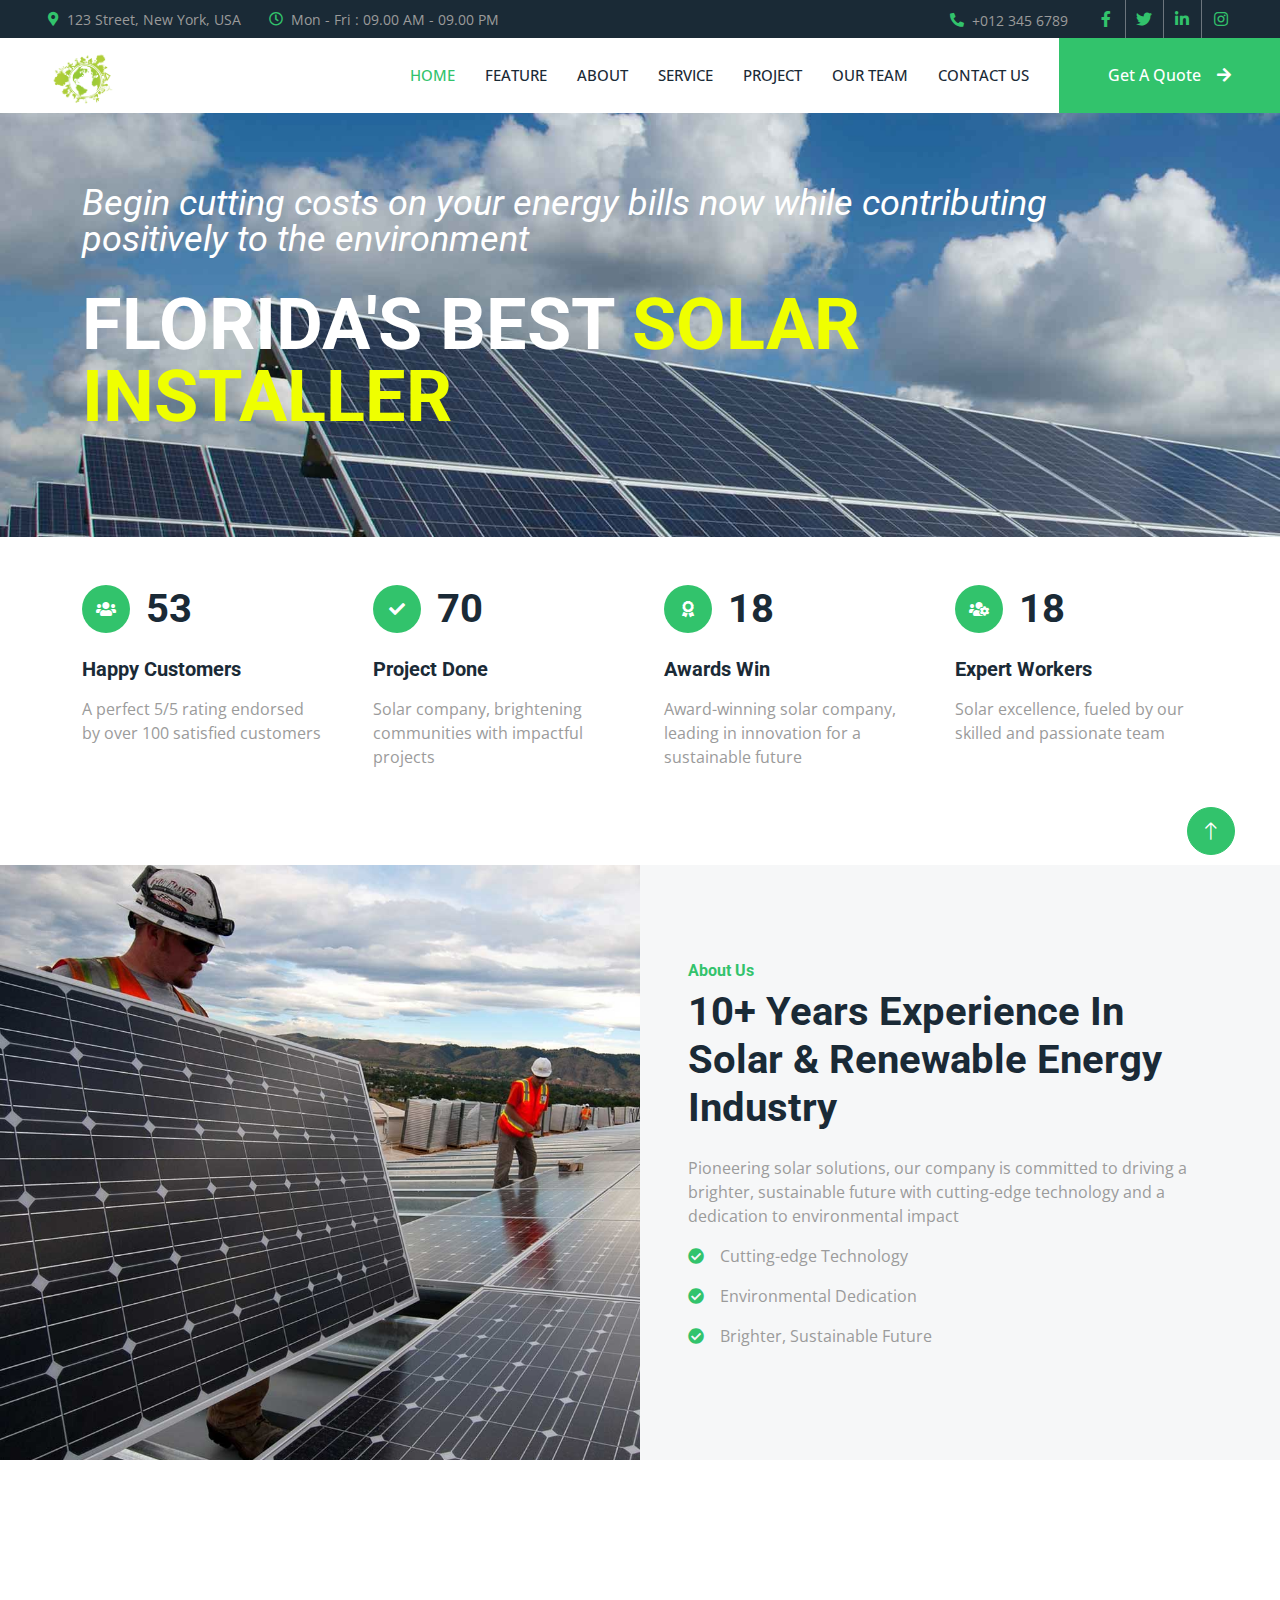
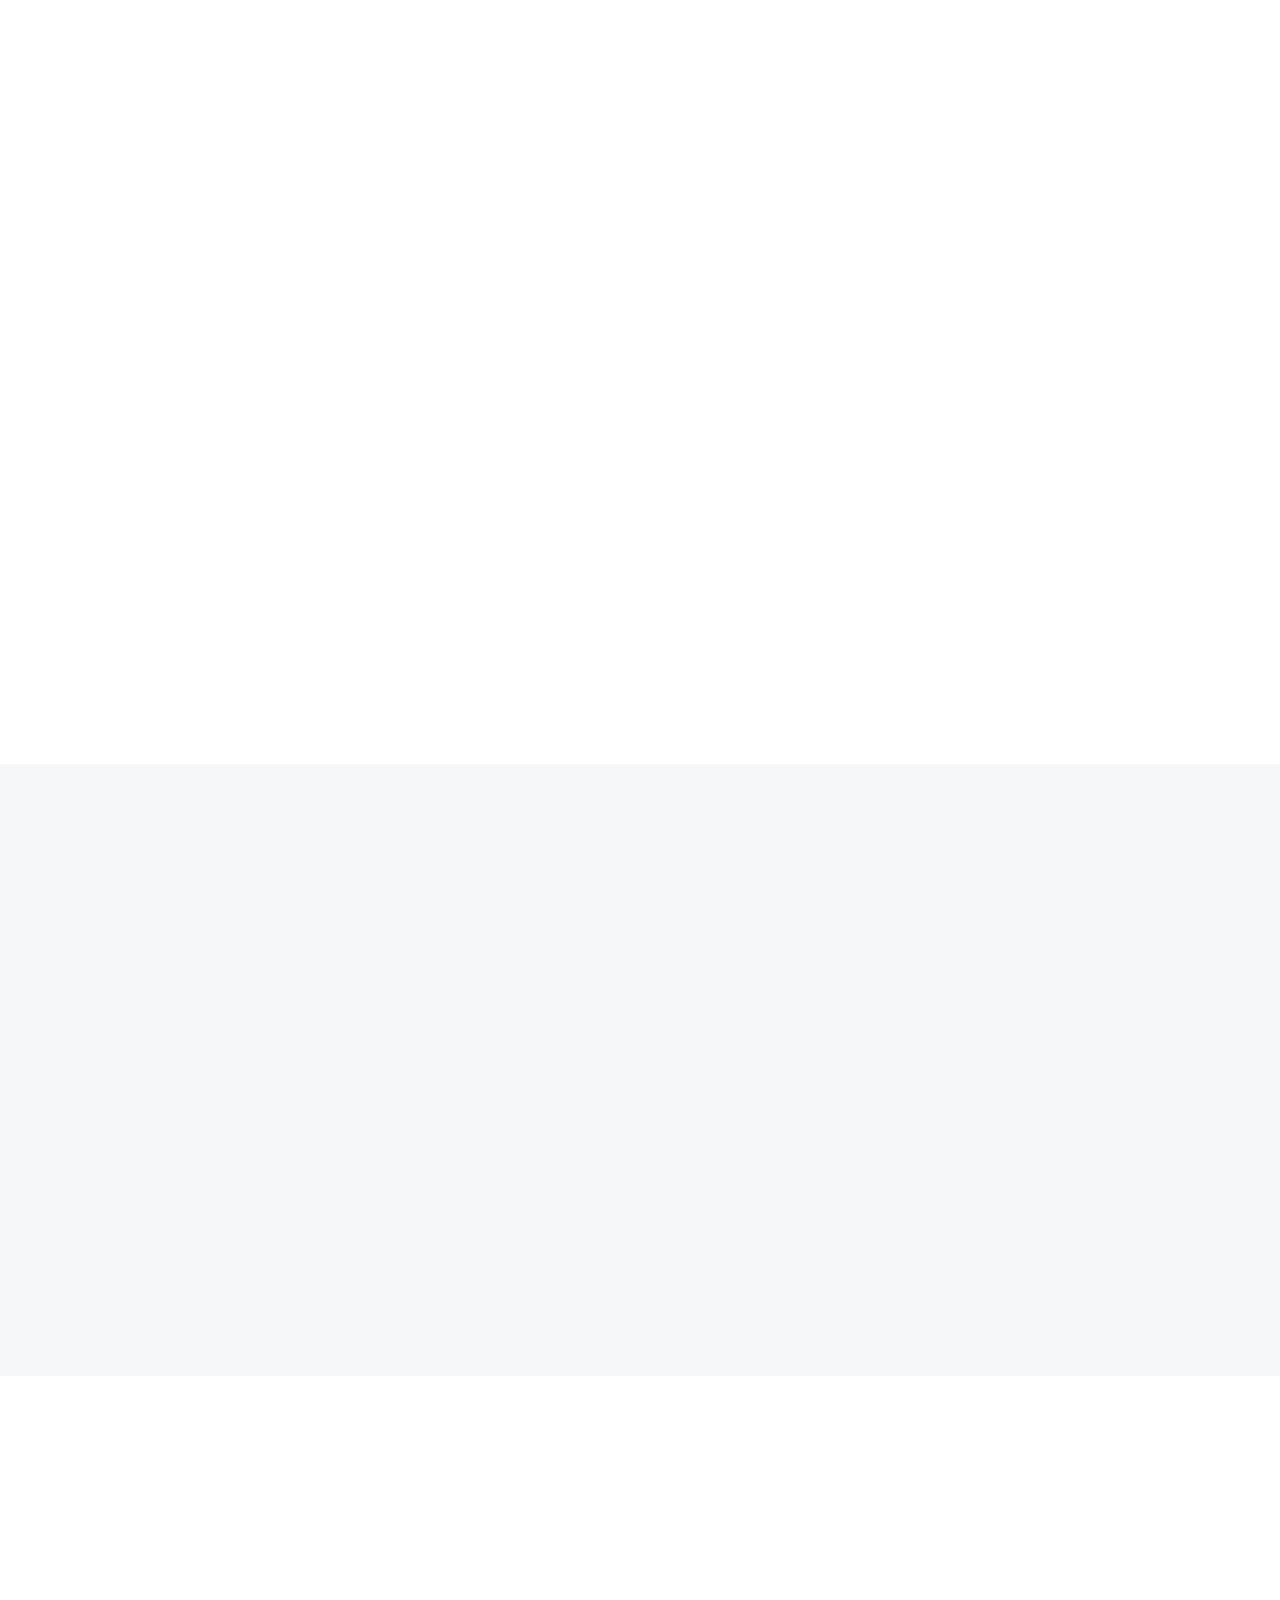
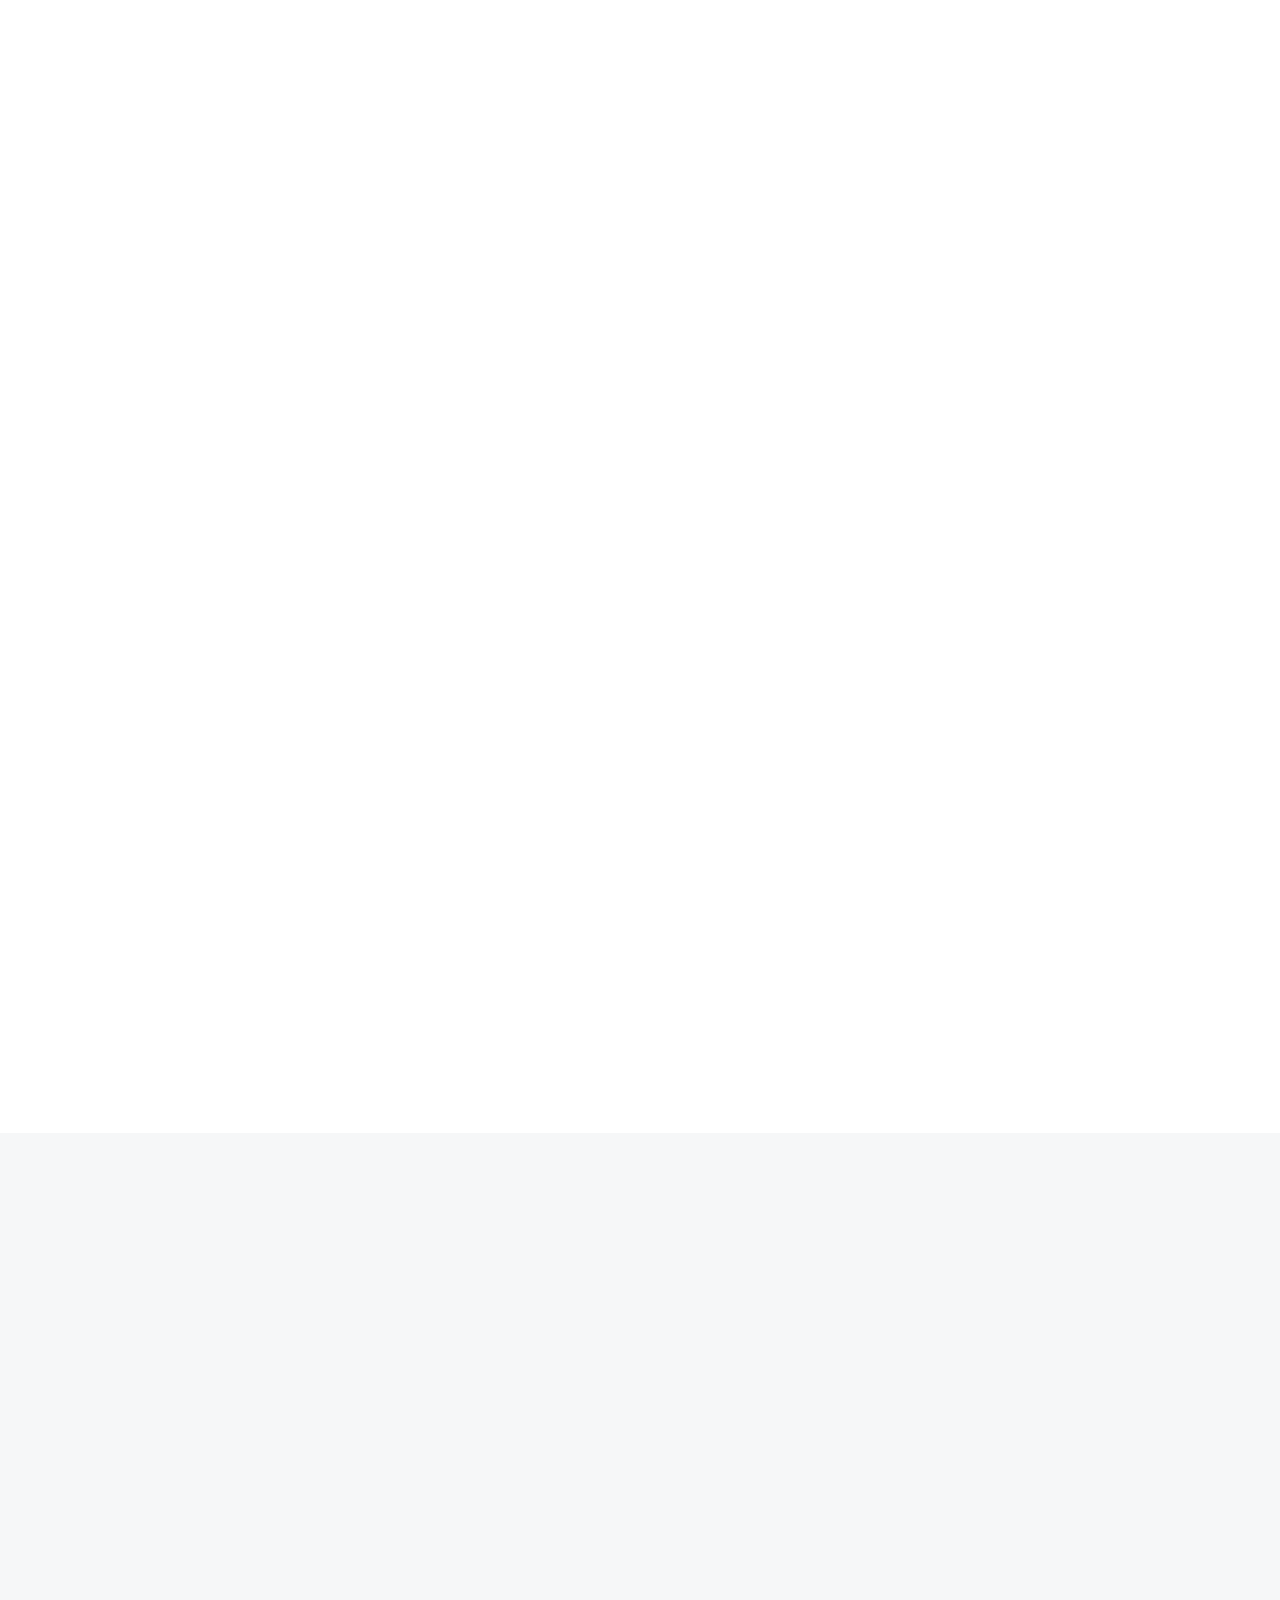
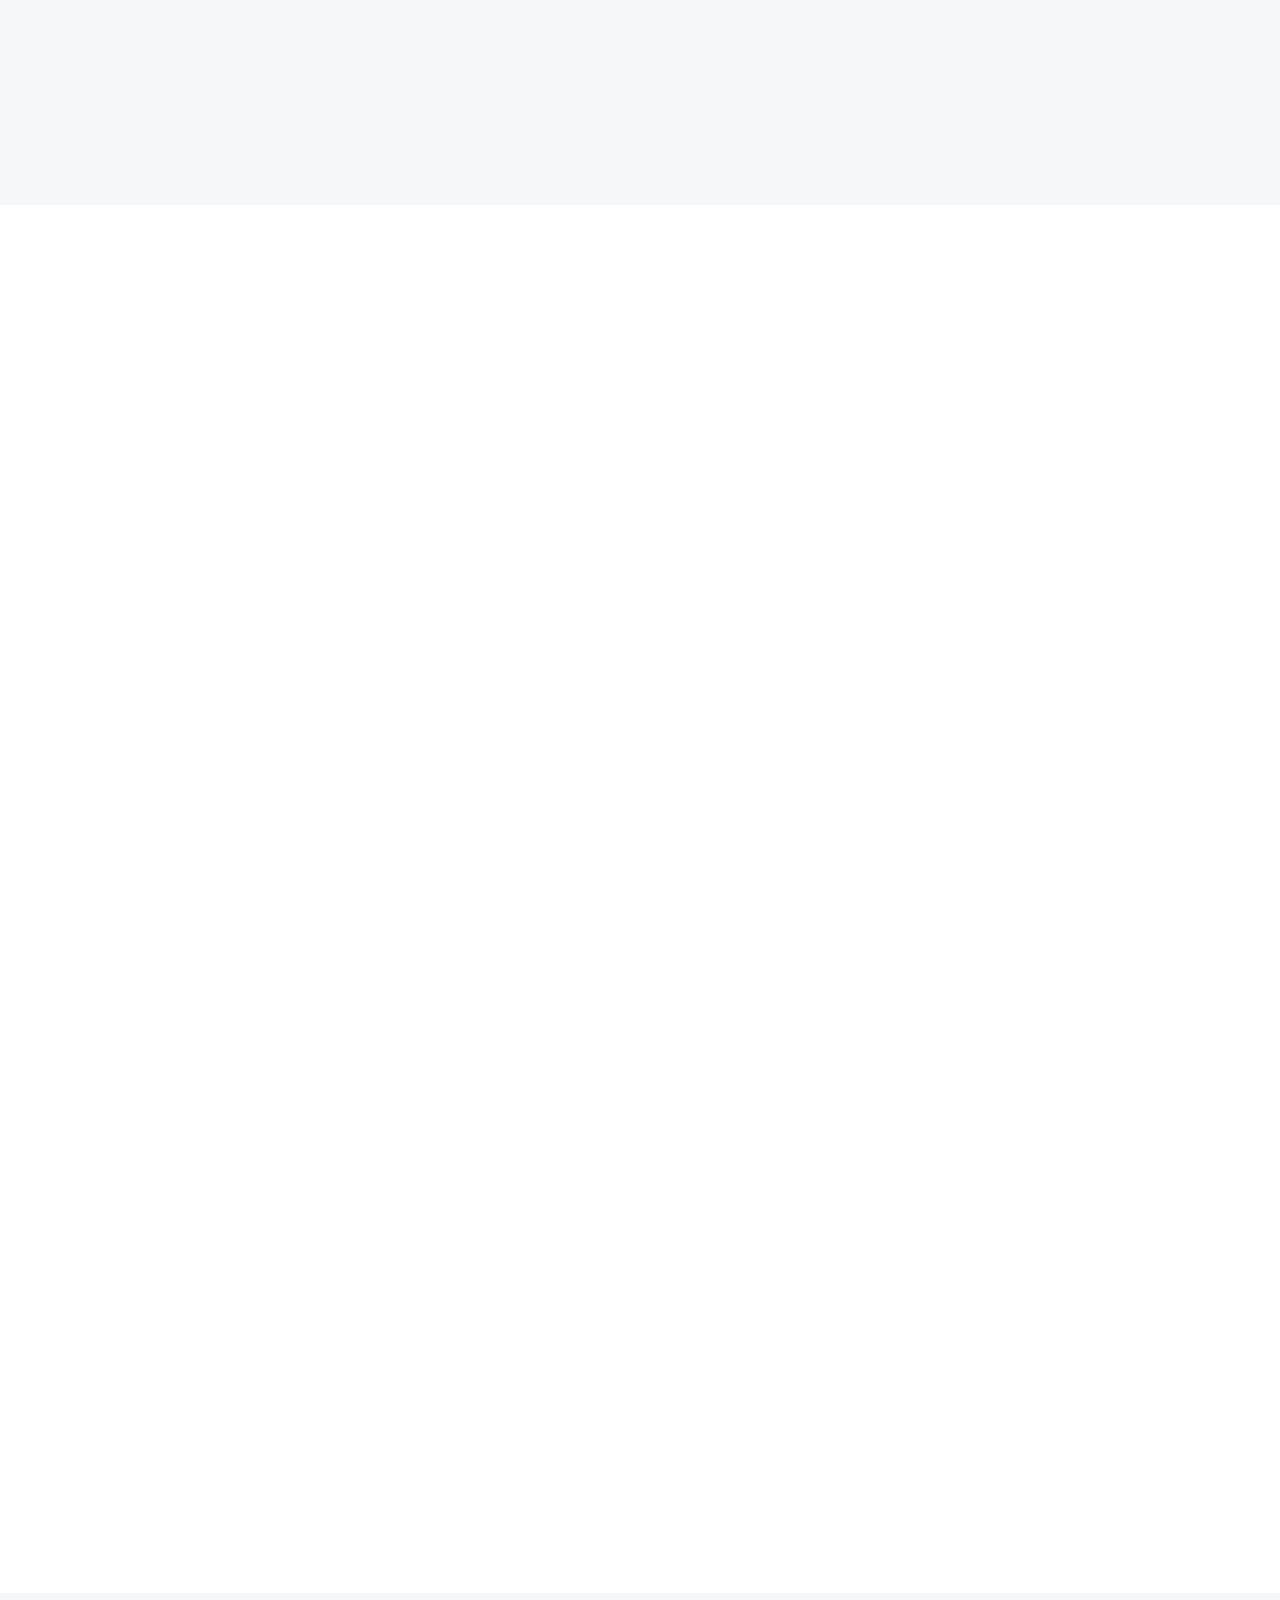
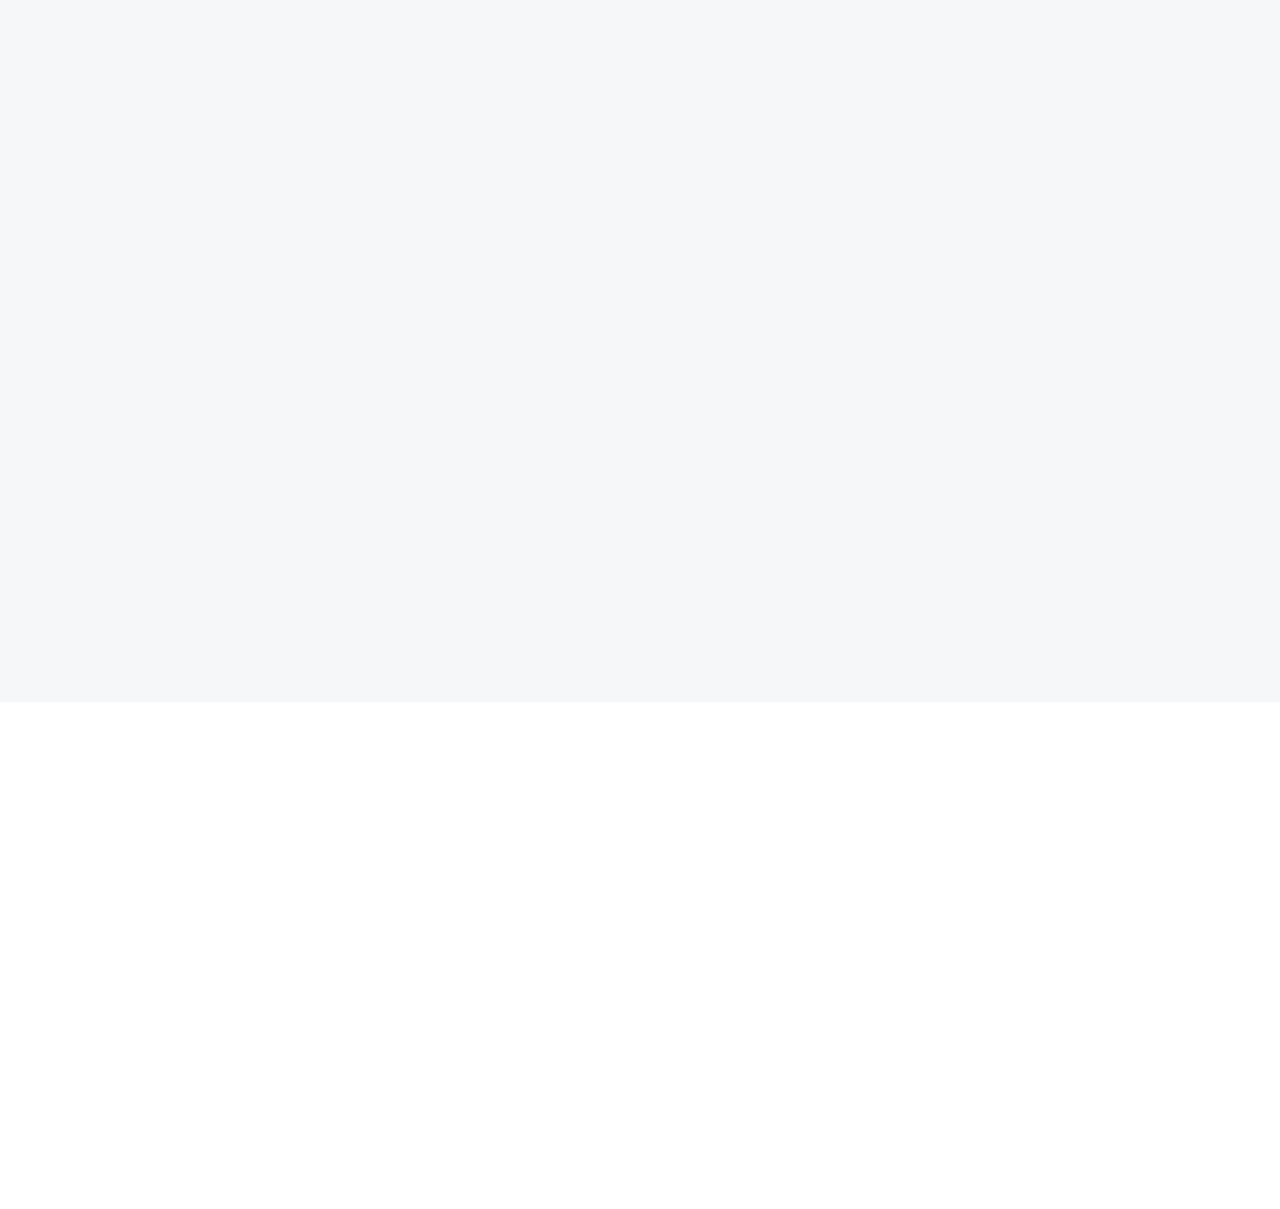
==== index.html @ 63097702 "first commit" ====
<!DOCTYPE html>
<html lang="en">

<head>
 <meta charset="utf-8">
 <title>Solar Company</title>
 <meta content="width=device-width, initial-scale=1.0" name="viewport">
 <meta content="" name="keywords">
 <meta content="" name="description">

 <!-- Favicon -->
 <link href="img/logo.png" rel="icon">

 <!-- Google Web Fonts -->
 <link rel="preconnect" href="https://fonts.googleapis.com">
 <link rel="preconnect" href="https://fonts.gstatic.com" crossorigin>
 <link
  href="https://fonts.googleapis.com/css2?family=Open+Sans:wght@400;500&family=Roboto:wght@500;700;900&display=swap"
  rel="stylesheet">

 <!-- Icon Font Stylesheet -->
 <link href="https://cdnjs.cloudflare.com/ajax/libs/font-awesome/5.10.0/css/all.min.css" rel="stylesheet">
 <link href="https://cdn.jsdelivr.net/npm/bootstrap-icons@1.4.1/font/bootstrap-icons.css" rel="stylesheet">

 <!-- Libraries Stylesheet -->
 <link href="lib/animate/animate.min.css" rel="stylesheet">
 <link href="lib/owlcarousel/assets/owl.carousel.min.css" rel="stylesheet">
 <link href="lib/lightbox/css/lightbox.min.css" rel="stylesheet">

 <!-- Customized Bootstrap Stylesheet -->
 <link href="css/bootstrap.min.css" rel="stylesheet">

 <!-- Template Stylesheet -->
 <link href="css/style.css" rel="stylesheet">
</head>

<body>
 <!-- Spinner Start -->
 <div id="spinner"
  class="show bg-white position-fixed translate-middle w-100 vh-100 top-50 start-50 d-flex align-items-center justify-content-center">
  <div class="spinner-border text-primary" style="width: 3rem; height: 3rem;" role="status">
   <span class="sr-only">Loading...</span>
  </div>
 </div>
 <!-- Spinner End -->


 <!-- Topbar Start -->
 <div id="home" class="container-fluid bg-dark p-0">
  <div class="row gx-0 d-none d-lg-flex">
   <div class="col-lg-7 px-5 text-start">
    <div class="h-100 d-inline-flex align-items-center me-4">
     <small class="fa fa-map-marker-alt text-primary me-2"></small>
     <small>123 Street, New York, USA</small>
    </div>
    <div class="h-100 d-inline-flex align-items-center">
     <small class="far fa-clock text-primary me-2"></small>
     <small>Mon - Fri : 09.00 AM - 09.00 PM</small>
    </div>
   </div>
   <div class="col-lg-5 px-5 text-end">
    <div class="h-100 d-inline-flex align-items-center me-4">
     <small class="fa fa-phone-alt text-primary me-2"></small>
     <small>+012 345 6789</small>
    </div>
    <div class="h-100 d-inline-flex align-items-center mx-n2">
     <a class="btn btn-square btn-link rounded-0 border-0 border-end border-secondary" href=""><i
       class="fab fa-facebook-f"></i></a>
     <a class="btn btn-square btn-link rounded-0 border-0 border-end border-secondary" href=""><i
       class="fab fa-twitter"></i></a>
     <a class="btn btn-square btn-link rounded-0 border-0 border-end border-secondary" href=""><i
       class="fab fa-linkedin-in"></i></a>
     <a class="btn btn-square btn-link rounded-0" href=""><i class="fab fa-instagram"></i></a>
    </div>
   </div>
  </div>
 </div>
 <!-- Topbar End -->


 <!-- Navbar Start -->
 <nav class="navbar navbar-expand-lg bg-white navbar-light sticky-top p-0">
  <a href="index.html" class="navbar-brand d-flex align-items-center px-4 px-lg-5">
   <h2 class="m-0 text-primary"><img src="img/logo.png" width="75px" alt=""></h2>
  </a>
  <button type="button" class="navbar-toggler me-4" data-bs-toggle="collapse" data-bs-target="#navbarCollapse">
   <span class="navbar-toggler-icon"></span>
  </button>
  <div class="collapse navbar-collapse" id="navbarCollapse">
   <div class="navbar-nav ms-auto p-4 p-lg-0">
    <a href="#home" class="nav-item nav-link active">Home</a>
    <a href="#feature" class="nav-item nav-link">Feature</a>
    <a href="#about" class="nav-item nav-link">About</a>
    <a href="#service" class="nav-item nav-link">Service</a>
    <a href="#project" class="nav-item nav-link">Project</a>
    <a href="#team" class="nav-item nav-link">Our Team</a>
    <a href="#contact" class="nav-item nav-link">Contact US</a>
    <!-- <div class="nav-item dropdown">
     <a href="#" class="nav-link dropdown-toggle" data-bs-toggle="dropdown">Pages</a>
     <div class="dropdown-menu bg-light m-0">
      <a href="feature.html" class="dropdown-item">Feature</a>
      <a href="quote.html" class="dropdown-item">Free Quote</a>
      <a href="team.html" class="dropdown-item">Our Team</a>
      <a href="testimonial.html" class="dropdown-item">Testimonial</a>
      <a href="404.html" class="dropdown-item">404 Page</a>
     </div>
    </div> -->
    <!-- <a href="contact.html" class="nav-item nav-link">Contact</a> -->
   </div>
   <a href="#quote" class="btn btn-primary rounded-0 py-4 px-lg-5 d-none d-lg-block">Get A Quote<i
     class="fa fa-arrow-right ms-3"></i></a>
  </div>
 </nav>
 <!-- Navbar End -->

 <!-- Carousel Start -->
 <header class="masthead">
  <div class="container">
   <div class="masthead-subheading">Begin cutting costs on your energy bills now while contributing
    positively to the environment</div>
   <div class="masthead-heading text-uppercase">Florida'S BEST <span style="color: #efff00;">SOLAR
     INSTALLER</span></div>
  </div>
 </header>
 <!-- <div class="container-fluid p-0 pb-5">
  <div class="owl-carousel-item position-relative" data-dot="<img src='img/carousel-2.jpg'>">
   <img class="img-fluid" src="img/carousel-2.jpg">
   <div class="owl-carousel-inner">
    <div class="container">
     <div class="row justify-content-start">
      <div class="col-10 col-lg-8">
       <h1 class="display-2 text-white animated slideInDown">Florida'S BEST <span style="color: #efff00;">SOLAR
         INSTALLER</span></h1>
       <p class="fs-5 fw-medium text-white">Begin cutting costs on your energy bills now while contributing
        positively to the environment</p>
       <p>
        <span style="font-size:300%;color:yellow;">&starf;</span>
        <span style="font-size:300%;color:yellow;">&starf;</span>
        <span style="font-size:300%;color:yellow;">&starf;</span>
        <span style="font-size:300%;color:yellow;">&starf;</span>
        <span style="font-size:300%;color:yellow;">&starf;</span>
       </p>
       <p class="fs-5 fw-medium text-white mb-4 pb-3">A perfect 5/5 rating endorsed by over 100 satisfied customers</p>
      </div>
     </div>
    </div>
   </div>
  </div>
 </div> -->
 <!-- Carousel End -->

 <!-- Feature Start -->
 <div id="feature" class="container-xxl py-5">
  <div class="container">
   <div class="row g-5">
    <div class="col-md-6 col-lg-3 wow fadeIn" data-wow-delay="0.1s">
     <div class="d-flex align-items-center mb-4 justify-content-center justify-content-md-start">
      <div class="btn-lg-square bg-primary rounded-circle me-3">
       <i class="fa fa-users text-white"></i>
      </div>
      <h1 class="mb-0" data-toggle="counter-up">150</h1>
     </div>
     <h5 class="mb-3 text-md-start text-center">Happy Customers</h5>
     <span class="d-flex text-md-start text-center">
      A perfect 5/5 rating endorsed by over 100 satisfied customers
     </span>
    </div>
    <div class="col-md-6 col-lg-3 wow fadeIn" data-wow-delay="0.3s">
     <div class="d-flex align-items-center mb-4 justify-content-center justify-content-md-start">
      <div class="btn-lg-square bg-primary rounded-circle me-3">
       <i class="fa fa-check text-white"></i>
      </div>
      <h1 class="mb-0" data-toggle="counter-up">200</h1>
     </div>
     <h5 class="mb-3 text-md-start text-center">Project Done</h5>
     <span class="d-flex text-md-start text-center">Solar company, brightening communities with impactful
      projects</span>
    </div>
    <div class="col-md-6 col-lg-3 wow fadeIn" data-wow-delay="0.5s">
     <div class="d-flex align-items-center mb-4 justify-content-center justify-content-md-start">
      <div class="btn-lg-square bg-primary rounded-circle me-3">
       <i class="fa fa-award text-white"></i>
      </div>
      <h1 class="mb-0" data-toggle="counter-up">50</h1>
     </div>
     <h5 class="mb-3 text-md-start text-center">Awards Win</h5>
     <span class="d-flex text-md-start text-center">Award-winning solar company, leading in innovation for a sustainable
      future</span>
    </div>
    <div class="col-md-6 col-lg-3 wow fadeIn" data-wow-delay="0.7s">
     <div class="d-flex align-items-center mb-4 justify-content-center justify-content-md-start">
      <div class="btn-lg-square bg-primary rounded-circle me-3">
       <i class="fa fa-users-cog text-white"></i>
      </div>
      <h1 class="mb-0" data-toggle="counter-up">50</h1>
     </div>
     <h5 class="mb-3 text-md-start text-center">Expert Workers</h5>
     <span class="d-flex text-md-start text-center">Solar excellence, fueled by our skilled and passionate team</span>
    </div>
   </div>
  </div>
 </div>
 <!-- Feature Start -->

 <!-- About Start -->
 <div id="about" class="container-fluid bg-light overflow-hidden my-5 px-lg-0">
  <div class="container about px-lg-0">
   <div class="row g-0 mx-lg-0">
    <div class="col-lg-6 ps-lg-0 wow fadeIn" data-wow-delay="0.1s" style="min-height: 400px;">
     <div class="position-relative h-100">
      <img class="position-absolute img-fluid w-100 h-100" src="img/about.jpg" style="object-fit: cover;" alt="">
     </div>
    </div>
    <div class="col-lg-6 about-text py-5 wow fadeIn" data-wow-delay="0.5s">
     <div class="p-lg-5 pe-lg-0">
      <h6 class="text-primary">About Us</h6>
      <h1 class="mb-4">10+ Years Experience In Solar & Renewable Energy Industry</h1>
      <p>Pioneering solar solutions, our company is committed to driving a brighter, sustainable future with
       cutting-edge technology and a dedication to environmental impact</p>
      <p><i class="fa fa-check-circle text-primary me-3"></i>Cutting-edge Technology</p>
      <p><i class="fa fa-check-circle text-primary me-3"></i>Environmental Dedication</p>
      <p><i class="fa fa-check-circle text-primary me-3"></i>Brighter, Sustainable Future</p>
      <!-- <a href="about.html" class="btn btn-primary rounded-pill py-3 px-5 mt-3">Explore More</a> -->
     </div>
    </div>
   </div>
  </div>
 </div>
 <!-- About End -->

 <!-- Service Start -->
 <div id="service" class="container-xxl py-5">
  <div class="container">
   <div class="text-center mx-auto mb-5 wow fadeInUp" data-wow-delay="0.1s" style="max-width: 600px;">
    <h6 class="text-primary">Our Services</h6>
    <h1 class="mb-4">We Are Pioneers In The World Of Renewable Energy</h1>
   </div>
   <div class="row g-4">
    <div class="col-md-6 col-lg-4 wow fadeInUp" data-wow-delay="0.1s">
     <div class="service-item rounded overflow-hidden">
      <img class="img-fluid" src="img/img-600x400-1.jpg" alt="">
      <div class="position-relative p-4 pt-0">
       <div class="service-icon">
        <i class="fa fa-solar-panel fa-3x"></i>
       </div>
       <h4 class="mb-3">Solar Panels</h4>
       <p>Providing top-notch solar panel services, our company ensures seamless installation, maintenance, and
        optimization for a sustainable and efficient energy solution</p>
       <!-- <a class="small fw-medium" href="">Read More<i class="fa fa-arrow-right ms-2"></i></a> -->
      </div>
     </div>
    </div>
    <div class="col-md-6 col-lg-4 wow fadeInUp" data-wow-delay="0.3s">
     <div class="service-item rounded overflow-hidden">
      <img class="img-fluid" src="img/batteries.jpg" alt="">
      <div class="position-relative p-4 pt-0">
       <div class="service-icon">
        <!-- <i class="fa fa-wind fa-3x"></i> -->
        <i class="fas fa-car-battery fa-3x"></i>
       </div>
       <h4 class="mb-3">Batteries</h4>
       <p>Elevating energy independence, our solar company delivers comprehensive services for solar panel batteries,
        ensuring reliable storage and optimized performance for uninterrupted power supply</p>
       <!-- <a class="small fw-medium" href="">Read More<i class="fa fa-arrow-right ms-2"></i></a> -->
      </div>
     </div>
    </div>
    <div class="col-md-6 col-lg-4 wow fadeInUp" data-wow-delay="0.5s">
     <div class="service-item rounded overflow-hidden">
      <img class="img-fluid" src="img/off-grid.jpg" alt="">
      <div class="position-relative p-4 pt-0">
       <div class="service-icon">
        <!-- <i class="fa fa-lightbulb fa-3x"></i> -->
        <i class="fas fa-th fa-3x"></i>
       </div>
       <h4 class="mb-3">Off-grid</h4>
       <p>Empowering off-grid living, our solar company specializes in designing and implementing tailored off-grid
        solar solutions, providing sustainable and independent energy sources for remote locations and eco-friendly
        living</p>
       <!-- <a class="small fw-medium" href="">Read More<i class="fa fa-arrow-right ms-2"></i></a> -->
      </div>
     </div>
    </div>
   </div>
  </div>
 </div>
 <!-- Service End -->

 <!-- Feature Start -->
 <div class="container-fluid bg-light overflow-hidden my-5 px-lg-0">
  <div class="container feature px-lg-0">
   <div class="row g-0 mx-lg-0">
    <div class="col-lg-6 feature-text py-5 wow fadeIn" data-wow-delay="0.1s">
     <div class="p-lg-5 ps-lg-0">
      <h6 class="text-primary">Why Choose Us!</h6>
      <h1 class="mb-4">Complete Commercial & Residential Solar Systems</h1>
      <p class="mb-4 pb-2">Choose us for unparalleled expertise, where our dedicated team blends cutting-edge technology
       with eco-friendly solutions to deliver customized solar systems. We prioritize your energy needs, ensuring a
       seamless transition to sustainable power with top-notch service and innovation</p>
      <div class="row g-4">
       <div class="col-md-6 col-sm-6 col-12">
        <div class="d-flex align-items-center">
         <div class="btn-lg-square bg-primary rounded-circle">
          <i class="fa fa-check text-white"></i>
         </div>
         <div class="ms-4">
          <p class="mb-0">Quality</p>
          <h5 class="mb-0">Services</h5>
         </div>
        </div>
       </div>
       <div class="col-md-6 col-sm-6 col-12">
        <div class="d-flex align-items-center">
         <div class="btn-lg-square bg-primary rounded-circle">
          <i class="fa fa-user-check text-white"></i>
         </div>
         <div class="ms-4">
          <p class="mb-0">Expert</p>
          <h5 class="mb-0">Workers</h5>
         </div>
        </div>
       </div>
       <div class="col-md-6 col-sm-6 col-12">
        <div class="d-flex align-items-center">
         <div class="btn-lg-square bg-primary rounded-circle">
          <i class="fa fa-drafting-compass text-white"></i>
         </div>
         <div class="ms-4">
          <p class="mb-0">Free</p>
          <h5 class="mb-0">Consultation</h5>
         </div>
        </div>
       </div>
       <div class="col-md-6 col-sm-6 col-12">
        <div class="d-flex align-items-center">
         <div class="btn-lg-square bg-primary rounded-circle">
          <i class="fa fa-headphones text-white"></i>
         </div>
         <div class="ms-4">
          <p class="mb-0">Customer</p>
          <h5 class="mb-0">Support</h5>
         </div>
        </div>
       </div>
      </div>
     </div>
    </div>
    <div class="col-lg-6 pe-lg-0 wow fadeIn" data-wow-delay="0.5s" style="min-height: 400px;">
     <div class="position-relative h-100">
      <img class="position-absolute img-fluid w-100 h-100" src="img/feature.jpg" style="object-fit: cover;" alt="">
     </div>
    </div>
   </div>
  </div>
 </div>
 <!-- Feature End -->


 <!-- Projects Start -->
 <div id="project" class="container-xxl py-5">
  <div class="container">
   <div class="text-center mx-auto mb-5 wow fadeInUp" data-wow-delay="0.1s" style="max-width: 600px;">
    <h6 class="text-primary">Our Projects</h6>
    <h1 class="mb-4">Visit Our Latest Solar And Renewable Energy Projects</h1>
   </div>
   <div class="row mt-n2 wow fadeInUp" data-wow-delay="0.3s">
    <div class="col-12 text-center">
     <ul class="list-inline mb-5" id="portfolio-flters">
      <li class="mx-2 active" data-filter="*">All</li>
      <li class="mx-2" data-filter=".first">Solar Panels</li>
      <li class="mx-2" data-filter=".second">Batteries</li>
      <li class="mx-2" data-filter=".third">Off-grid</li>
     </ul>
    </div>
   </div>
   <div class="row g-4 portfolio-container wow fadeInUp" data-wow-delay="0.5s">
    <div class="col-lg-4 col-md-6 portfolio-item first">
     <div class="portfolio-img rounded overflow-hidden">
      <img class="img-fluid" src="img/img-600x400-6.jpg" alt="">
      <div class="portfolio-btn">
       <a class="btn btn-lg-square btn-outline-light rounded-circle mx-1" href="img/img-600x400-6.jpg"
        data-lightbox="portfolio"><i class="fa fa-eye"></i></a>
       <a class="btn btn-lg-square btn-outline-light rounded-circle mx-1" href=""><i class="fa fa-link"></i></a>
      </div>
     </div>
     <div class="pt-3">
      <p class="text-primary mb-0">Solar Panels</p>
      <hr class="text-primary w-25 my-2">
      <h5 class="lh-base">Empower your world with our latest solar project, blending cutting-edge tech for efficient and
       sustainable energy solutions</h5>
     </div>
    </div>
    <div class="col-lg-4 col-md-6 portfolio-item second">
     <div class="portfolio-img rounded overflow-hidden">
      <img class="img-fluid" src="img/batteries.jpg" alt="">
      <div class="portfolio-btn">
       <a class="btn btn-lg-square btn-outline-light rounded-circle mx-1" href="img/batteries.jpg"
        data-lightbox="portfolio"><i class="fa fa-eye"></i></a>
       <a class="btn btn-lg-square btn-outline-light rounded-circle mx-1" href=""><i class="fa fa-link"></i></a>
      </div>
     </div>
     <div class="pt-3">
      <p class="text-primary mb-0">Batteries</p>
      <hr class="text-primary w-25 my-2">
      <h5 class="lh-base">Energize your future with our solar company's battery service project, optimizing energy
       storage for a reliable and sustainable power supply</h5>
     </div>
    </div>
    <div class="col-lg-4 col-md-6 portfolio-item third">
     <div class="portfolio-img rounded overflow-hidden">
      <img class="img-fluid" src="img/img-600x400-4.jpg" alt="">
      <div class="portfolio-btn">
       <a class="btn btn-lg-square btn-outline-light rounded-circle mx-1" href="img/img-600x400-4.jpg"
        data-lightbox="portfolio"><i class="fa fa-eye"></i></a>
       <a class="btn btn-lg-square btn-outline-light rounded-circle mx-1" href=""><i class="fa fa-link"></i></a>
      </div>
     </div>
     <div class="pt-3">
      <p class="text-primary mb-0">Off-grid</p>
      <hr class="text-primary w-25 my-2">
      <h5 class="lh-base">Embark on a journey to off-grid freedom with our solar company's project, providing tailored
       solutions for sustainable and self-sufficient living in remote locales</h5>
     </div>
    </div>
    <div class="col-lg-4 col-md-6 portfolio-item first">
     <div class="portfolio-img rounded overflow-hidden">
      <img class="img-fluid" src="img/img-600x400-3.jpg" alt="">
      <div class="portfolio-btn">
       <a class="btn btn-lg-square btn-outline-light rounded-circle mx-1" href="img/img-600x400-3.jpg"
        data-lightbox="portfolio"><i class="fa fa-eye"></i></a>
       <a class="btn btn-lg-square btn-outline-light rounded-circle mx-1" href=""><i class="fa fa-link"></i></a>
      </div>
     </div>
     <div class="pt-3">
      <p class="text-primary mb-0">Solar Panels</p>
      <hr class="text-primary w-25 my-2">
      <h5 class="lh-base">From rooftops to communities, our solar projects redefine energy efficiency, delivering a
       greener tomorrow with every installation</h5>
     </div>
    </div>
    <div class="col-lg-4 col-md-6 portfolio-item second">
     <div class="portfolio-img rounded overflow-hidden">
      <img class="img-fluid" src="img/batteries2.jpg" alt="">
      <div class="portfolio-btn">
       <a class="btn btn-lg-square btn-outline-light rounded-circle mx-1" href="img/batteries2.jpg"
        data-lightbox="portfolio"><i class="fa fa-eye"></i></a>
       <a class="btn btn-lg-square btn-outline-light rounded-circle mx-1" href=""><i class="fa fa-link"></i></a>
      </div>
     </div>
     <div class="pt-3">
      <p class="text-primary mb-0">Batteries</p>
      <hr class="text-primary w-25 my-2">
      <h5 class="lh-base">Revolutionizing energy independence, our battery service project ensures seamless integration,
       empowering you with efficient and uninterrupted power</h5>
     </div>
    </div>
    <div class="col-lg-4 col-md-6 portfolio-item third">
     <div class="portfolio-img rounded overflow-hidden">
      <img class="img-fluid" src="img/img-600x400-1.jpg" alt="">
      <div class="portfolio-btn">
       <a class="btn btn-lg-square btn-outline-light rounded-circle mx-1" href="img/img-600x400-1.jpg"
        data-lightbox="portfolio"><i class="fa fa-eye"></i></a>
       <a class="btn btn-lg-square btn-outline-light rounded-circle mx-1" href=""><i class="fa fa-link"></i></a>
      </div>
     </div>
     <div class="pt-3">
      <p class="text-primary mb-0">Off-grid</p>
      <hr class="text-primary w-25 my-2">
      <h5 class="lh-base">Empowering off-grid aspirations, our project pioneers sustainable living through expertly
       designed solar solutions, bringing energy independence to every corner</h5>
     </div>
    </div>
   </div>
  </div>
 </div>
 <!-- Projects End -->


 <!-- Quote Start -->
 <div id="quote" class="container-fluid bg-light overflow-hidden my-5 px-lg-0">
  <div class="container quote px-lg-0">
   <div class="row g-0 mx-lg-0">
    <div class="col-lg-6 ps-lg-0 wow fadeIn" data-wow-delay="0.1s" style="min-height: 400px;">
     <div class="position-relative h-100">
      <img class="position-absolute img-fluid w-100 h-100" src="img/quote.jpg" style="object-fit: cover;" alt="">
     </div>
    </div>
    <div class="col-lg-6 quote-text py-5 wow fadeIn" data-wow-delay="0.5s">
     <div class="p-lg-5 pe-lg-0">
      <h6 class="text-primary">Free Quote</h6>
      <h1 class="mb-4">Get A Free Quote</h1>
      <p class="mb-4 pb-2">Tempor erat elitr rebum at clita. Diam dolor diam ipsum sit. Aliqu diam amet diam et eos.
       Clita erat ipsum et lorem et sit, sed stet lorem sit clita duo justo erat amet</p>
      <form>
       <div class="row g-3">
        <div class="col-12 col-sm-6">
         <input type="text" class="form-control border-0" placeholder="Your Name" style="height: 55px;">
        </div>
        <div class="col-12 col-sm-6">
         <input type="email" class="form-control border-0" placeholder="Your Email" style="height: 55px;">
        </div>
        <div class="col-12 col-sm-6">
         <input type="text" class="form-control border-0" placeholder="Your Mobile" style="height: 55px;">
        </div>
        <div class="col-12 col-sm-6">
         <select class="form-select border-0" style="height: 55px;">
          <option selected>Select A Service</option>
          <option value="1">Solar Panels</option>
          <option value="2">Batteries</option>
          <option value="3">Off-grid</option>
         </select>
        </div>
        <div class="col-12">
         <textarea class="form-control border-0" placeholder="Special Note"></textarea>
        </div>
        <div class="col-12">
         <button class="btn btn-primary rounded-pill py-3 px-5" type="submit">Submit</button>
        </div>
       </div>
      </form>
     </div>
    </div>
   </div>
  </div>
 </div>
 <!-- Quote End -->


 <!-- Team Start -->
 <div id="team" class="container-xxl py-5">
  <div class="container">
   <div class="text-center mx-auto mb-5 wow fadeInUp" data-wow-delay="0.1s" style="max-width: 600px;">
    <h6 class="text-primary">Team Member</h6>
    <h1 class="mb-4">Experienced Team Members</h1>
   </div>
   <div class="row g-4">
    <div class="col-lg-4 col-md-6 wow fadeInUp" data-wow-delay="0.1s">
     <div class="team-item rounded overflow-hidden">
      <div class="d-flex">
       <img class="img-fluid w-75" src="img/team-1.jpg" alt="">
       <div class="team-social w-25">
        <a class="btn btn-lg-square btn-outline-primary rounded-circle mt-3" href=""><i
          class="fab fa-facebook-f"></i></a>
        <a class="btn btn-lg-square btn-outline-primary rounded-circle mt-3" href=""><i class="fab fa-twitter"></i></a>
        <a class="btn btn-lg-square btn-outline-primary rounded-circle mt-3" href=""><i
          class="fab fa-instagram"></i></a>
       </div>
      </div>
      <div class="p-4">
       <h5>Robert</h5>
       <span>Florida</span>
      </div>
     </div>
    </div>
    <div class="col-lg-4 col-md-6 wow fadeInUp" data-wow-delay="0.3s">
     <div class="team-item rounded overflow-hidden">
      <div class="d-flex">
       <img class="img-fluid w-75" src="img/team-2.jpg" alt="">
       <div class="team-social w-25">
        <a class="btn btn-lg-square btn-outline-primary rounded-circle mt-3" href=""><i
          class="fab fa-facebook-f"></i></a>
        <a class="btn btn-lg-square btn-outline-primary rounded-circle mt-3" href=""><i class="fab fa-twitter"></i></a>
        <a class="btn btn-lg-square btn-outline-primary rounded-circle mt-3" href=""><i
          class="fab fa-instagram"></i></a>
       </div>
      </div>
      <div class="p-4">
       <h5>Alex</h5>
       <span>California</span>
      </div>
     </div>
    </div>
    <div class="col-lg-4 col-md-6 wow fadeInUp" data-wow-delay="0.5s">
     <div class="team-item rounded overflow-hidden">
      <div class="d-flex">
       <img class="img-fluid w-75" src="img/team-3.jpg" alt="">
       <div class="team-social w-25">
        <a class="btn btn-lg-square btn-outline-primary rounded-circle mt-3" href=""><i
          class="fab fa-facebook-f"></i></a>
        <a class="btn btn-lg-square btn-outline-primary rounded-circle mt-3" href=""><i class="fab fa-twitter"></i></a>
        <a class="btn btn-lg-square btn-outline-primary rounded-circle mt-3" href=""><i
          class="fab fa-instagram"></i></a>
       </div>
      </div>
      <div class="p-4">
       <h5>Abraham</h5>
       <span>New York</span>
      </div>
     </div>
    </div>
   </div>
  </div>
 </div>
 <!-- Team End -->


 <!-- Testimonial Start -->
 <div class="container-xxl py-5">
  <div class="container">
   <div class="text-center mx-auto mb-5 wow fadeInUp" data-wow-delay="0.1s" style="max-width: 600px;">
    <h6 class="text-primary">Testimonial</h6>
    <h1 class="mb-4">What Our Clients Say!</h1>
   </div>
   <div class="owl-carousel testimonial-carousel wow fadeInUp" data-wow-delay="0.1s">
    <div class="testimonial-item text-center">
     <div class="testimonial-img position-relative">
      <img class="img-fluid rounded-circle mx-auto mb-5" src="img/testimonial-1.jpg">
      <div class="btn-square bg-primary rounded-circle">
       <i class="fa fa-quote-left text-white"></i>
      </div>
     </div>
     <div class="testimonial-text text-center rounded p-4">
      <p>Exceptional service! The solar panels were installed efficiently, and our energy bills have significantly
       decreased. The team was knowledgeable and courteous throughout the process</p>
      <h5 class="mb-1">Alexa</h5>
      <span class="fst-italic">Architect</span>
     </div>
    </div>
    <div class="testimonial-item text-center">
     <div class="testimonial-img position-relative">
      <img class="img-fluid rounded-circle mx-auto mb-5" src="img/testimonial-2.jpg">
      <div class="btn-square bg-primary rounded-circle">
       <i class="fa fa-quote-left text-white"></i>
      </div>
     </div>
     <div class="testimonial-text text-center rounded p-4">
      <p>Thrilled with our decision to go solar with this company. From the initial consultation to the final
       installation, everything was smooth and professional. Our home is now powered by clean energy, and we couldn't be
       happier</p>
      <h5 class="mb-1">Abraham</h5>
      <span class="fst-italic">Lawer</span>
     </div>
    </div>
    <div class="testimonial-item text-center">
     <div class="testimonial-img position-relative">
      <img class="img-fluid rounded-circle mx-auto mb-5" src="img/testimonial-3.jpg">
      <div class="btn-square bg-primary rounded-circle">
       <i class="fa fa-quote-left text-white"></i>
      </div>
     </div>
     <div class="testimonial-text text-center rounded p-4">
      <p>Highly recommend this solar company! The team was responsive, addressing all our concerns promptly. Our solar
       system is performing beyond expectations, and we appreciate the eco-friendly impact it's making on our household
       energy consumption</p>
      <h5 class="mb-1">Anthony</h5>
      <span class="fst-italic">CEO</span>
     </div>
    </div>
   </div>
  </div>
 </div>
 <!-- Testimonial End -->

 <!-- Contact Start -->
 <div id="contact" class="container-fluid bg-light overflow-hidden px-lg-0" style="margin: 6rem 0;">
  <div class="container contact px-lg-0">
   <div class="row g-0 mx-lg-0">
    <div class="col-lg-6 contact-text py-5 wow fadeIn" data-wow-delay="0.5s"
     style="visibility: visible; animation-delay: 0.5s; animation-name: fadeIn;">
     <div class="p-lg-5 ps-lg-0">
      <h6 class="text-primary">Contact Us</h6>
      <h1 class="mb-4">Feel Free To Contact Us</h1>
      <p class="mb-4">Whether you're interested in purchasing our industry data, advertising in our directory, or
       reaching out to our support team, please don't hesitate to do so. We assure you of prompt replies!</p>
      <form>
       <div class="row g-3">
        <div class="col-md-6">
         <div class="form-floating">
          <input type="text" class="form-control" id="name" placeholder="Your Name">
          <label for="name">Your Name</label>
         </div>
        </div>
        <div class="col-md-6">
         <div class="form-floating">
          <input type="email" class="form-control" id="email" placeholder="Your Email">
          <label for="email">Your Email</label>
         </div>
        </div>
        <div class="col-12">
         <div class="form-floating">
          <input type="text" class="form-control" id="subject" placeholder="Subject">
          <label for="subject">Subject</label>
         </div>
        </div>
        <div class="col-12">
         <div class="form-floating">
          <textarea class="form-control" placeholder="Leave a message here" id="message"
           style="height: 100px"></textarea>
          <label for="message">Message</label>
         </div>
        </div>
        <div class="col-12">
         <button class="btn btn-primary rounded-pill py-3 px-5" type="submit">Send Message</button>
        </div>
       </div>
      </form>
     </div>
    </div>
    <div class="col-lg-6 pe-lg-0" style="min-height: 400px;">
     <div class="position-relative h-100">
      <iframe class="position-absolute w-100 h-100" style="object-fit: cover;"
       src="https://www.google.com/maps/embed?pb=!1m18!1m12!1m3!1d3001156.4288297426!2d-78.01371936852176!3d42.72876761954724!2m3!1f0!2f0!3f0!3m2!1i1024!2i768!4f13.1!3m3!1m2!1s0x4ccc4bf0f123a5a9%3A0xddcfc6c1de189567!2sNew%20York%2C%20USA!5e0!3m2!1sen!2sbd!4v1603794290143!5m2!1sen!2sbd"
       frameborder="0" allowfullscreen="" aria-hidden="false" tabindex="0"></iframe>
     </div>
    </div>
   </div>
  </div>
 </div>
 <!-- Contact End -->

 <!-- Footer Start -->
 <div class="container-fluid bg-dark text-body footer mt-5 pt-5 wow fadeIn" data-wow-delay="0.1s">
  <div class="container py-5">
   <div class="row g-5">
    <div class="col-lg-3 col-md-6">
     <h5 class="text-white mb-4">Address</h5>
     <p class="mb-2"><i class="fa fa-map-marker-alt me-3"></i>123 Street, New York, USA</p>
     <p class="mb-2"><i class="fa fa-phone-alt me-3"></i>+012 345 67890</p>
     <p class="mb-2"><i class="fa fa-envelope me-3"></i>info@example.com</p>
     <div class="d-flex pt-2">
      <a class="btn btn-square btn-outline-light btn-social" href=""><i class="fab fa-twitter"></i></a>
      <a class="btn btn-square btn-outline-light btn-social" href=""><i class="fab fa-facebook-f"></i></a>
      <a class="btn btn-square btn-outline-light btn-social" href=""><i class="fab fa-youtube"></i></a>
      <a class="btn btn-square btn-outline-light btn-social" href=""><i class="fab fa-linkedin-in"></i></a>
     </div>
    </div>
    <div class="col-lg-3 col-md-6">
     <h5 class="text-white mb-4">Quick Links</h5>
     <a class="btn btn-link" href="#about">About Us</a>
     <!-- <a class="btn btn-link" href="#contact">Contact Us</a> -->
     <a class="btn btn-link" href="#feature">Feature</a>
     <a class="btn btn-link" href="#service">Our Services</a>
     <a class="btn btn-link" href="#project">Our Projects</a>
     <!-- <a class="btn btn-link" href="">Terms & Condition</a>
     <a class="btn btn-link" href="">Support</a> -->
    </div>
    <div class="col-lg-3 col-md-6">
     <h5 class="text-white mb-4">Project Gallery</h5>
     <div class="row g-2">
      <div class="col-4">
       <img class="img-fluid rounded" src="img/gallery-1.jpg" alt="">
      </div>
      <div class="col-4">
       <img class="img-fluid rounded" src="img/gallery-2.jpg" alt="">
      </div>
      <div class="col-4">
       <img class="img-fluid rounded" src="img/gallery-3.jpg" alt="">
      </div>
      <div class="col-4">
       <img class="img-fluid rounded" src="img/gallery-4.jpg" alt="">
      </div>
      <div class="col-4">
       <img class="img-fluid rounded" src="img/gallery-5.jpg" alt="">
      </div>
      <div class="col-4">
       <img class="img-fluid rounded" src="img/gallery-6.jpg" alt="">
      </div>
     </div>
    </div>
    <div class="col-lg-3 col-md-6">
     <h5 class="text-white mb-4">Newsletter</h5>
     <p>Get the latest solar news and insights delivered to your inbox with our newsletter</p>
     <div class="position-relative mx-auto" style="max-width: 400px;">
      <input class="form-control border-0 w-100 py-3 ps-4 pe-5" type="text" placeholder="Your email">
      <button type="button" class="btn btn-primary py-2 position-absolute top-0 end-0 mt-2 me-2">SignUp</button>
     </div>
    </div>
   </div>
  </div>
  <div class="container">
   <div class="copyright">
    <div class="row">
     <div class="col-md-6 text-center text-md-start mb-3 mb-md-0">
      &copy; <a href="#">solar company</a>, All Right Reserved.
     </div>
     <div class="col-md-6 text-center text-md-end">
      Designed By <a target="_blank" href="https://sharjeel466.github.io/agency-portfolio/">WebStaller</a>
     </div>
    </div>
   </div>
  </div>
 </div>
 <!-- Footer End -->


 <!-- Back to Top -->
 <a href="#" class="btn btn-lg btn-primary btn-lg-square rounded-circle back-to-top"><i class="bi bi-arrow-up"></i></a>


 <!-- JavaScript Libraries -->
 <script src="https://code.jquery.com/jquery-3.4.1.min.js"></script>
 <script src="https://cdn.jsdelivr.net/npm/bootstrap@5.0.0/dist/js/bootstrap.bundle.min.js"></script>
 <script src="lib/wow/wow.min.js"></script>
 <script src="lib/easing/easing.min.js"></script>
 <script src="lib/waypoints/waypoints.min.js"></script>
 <script src="lib/counterup/counterup.min.js"></script>
 <script src="lib/owlcarousel/owl.carousel.min.js"></script>
 <script src="lib/isotope/isotope.pkgd.min.js"></script>
 <script src="lib/lightbox/js/lightbox.min.js"></script>

 <!-- Template Javascript -->
 <script src="js/main.js"></script>
</body>

</html>
---- css/style.css ----
/********** Template CSS **********/
:root {
    --primary: #32C36C;
    --light: #F6F7F8;
    --dark: #1A2A36;
}

.fw-medium {
    font-weight: 500 !important;
}

.fw-bold {
    font-weight: 700 !important;
}

.fw-black {
    font-weight: 900 !important;
}

.back-to-top {
    position: fixed;
    display: none;
    right: 45px;
    bottom: 45px;
    z-index: 99;
}


/*** Spinner ***/
#spinner {
    opacity: 0;
    visibility: hidden;
    transition: opacity .5s ease-out, visibility 0s linear .5s;
    z-index: 99999;
}

#spinner.show {
    transition: opacity .5s ease-out, visibility 0s linear 0s;
    visibility: visible;
    opacity: 1;
}


/*** Button ***/
.btn {
    font-weight: 500;
    transition: .5s;
}

.btn.btn-primary,
.btn.btn-outline-primary:hover {
    color: #FFFFFF;
}

.btn-square {
    width: 38px;
    height: 38px;
}

.btn-sm-square {
    width: 32px;
    height: 32px;
}

.btn-lg-square {
    width: 48px;
    height: 48px;
}

.btn-square,
.btn-sm-square,
.btn-lg-square {
    padding: 0;
    display: flex;
    align-items: center;
    justify-content: center;
    font-weight: normal;
}

/*** Navbar ***/
.navbar.sticky-top {
    top: -100px;
    transition: .5s;
}

.navbar .navbar-brand,
.navbar a.btn {
    height: 75px;
}

.navbar .navbar-nav .nav-link {
    margin-right: 30px;
    padding: 25px 0;
    color: var(--dark);
    font-size: 15px;
    font-weight: 500;
    text-transform: uppercase;
    outline: none;
}

.navbar .navbar-nav .nav-link:hover,
.navbar .navbar-nav .nav-link.active {
    color: var(--primary);
}

.navbar .dropdown-toggle::after {
    border: none;
    content: "\f107";
    font-family: "Font Awesome 5 Free";
    font-weight: 900;
    vertical-align: middle;
    margin-left: 8px;
}

@media (max-width: 991.98px) {
    .navbar .navbar-nav .nav-link {
        margin-right: 0;
        padding: 10px 0;
    }

    .navbar .navbar-nav {
        border-top: 1px solid #EEEEEE;
    }
}

@media (min-width: 992px) {
    .navbar .nav-item .dropdown-menu {
        display: block;
        border: none;
        margin-top: 0;
        top: 150%;
        opacity: 0;
        visibility: hidden;
        transition: .5s;
    }

    .navbar .nav-item:hover .dropdown-menu {
        top: 100%;
        visibility: visible;
        transition: .5s;
        opacity: 1;
    }
}


/*** Header ***/
.owl-carousel-inner {
    position: absolute;
    width: 100%;
    height: 100%;
    top: 0;
    left: 0;
    display: flex;
    align-items: center;
    background: rgba(0, 0, 0, .1);
}

@media (max-width: 768px) {
    .header-carousel .owl-carousel-item {
        position: relative;
        min-height: 500px;
    }

    .header-carousel .owl-carousel-item img {
        position: absolute;
        width: 100%;
        height: 100%;
        object-fit: cover;
    }

    .header-carousel .owl-carousel-item p {
        font-size: 16px !important;
    }
}

.header-carousel .owl-dots {
    position: absolute;
    width: 60px;
    height: 100%;
    top: 0;
    right: 30px;
    display: flex;
    flex-direction: column;
    align-items: center;
    justify-content: center;
}

.header-carousel .owl-dots .owl-dot {
    position: relative;
    width: 45px;
    height: 45px;
    margin: 5px 0;
    background: #FFFFFF;
    box-shadow: 0 0 30px rgba(255, 255, 255, .9);
    border-radius: 45px;
    transition: .5s;
}

.header-carousel .owl-dots .owl-dot.active {
    width: 60px;
    height: 60px;
}

.header-carousel .owl-dots .owl-dot img {
    position: absolute;
    width: 100%;
    height: 100%;
    object-fit: cover;
    padding: 2px;
    border-radius: 45px;
    transition: .5s;
}

.page-header {
    background: linear-gradient(rgba(0, 0, 0, .1), rgba(0, 0, 0, .1)), url(../img/carousel-2.jpg) center center no-repeat;
    background-size: cover;
}

.breadcrumb-item+.breadcrumb-item::before {
    color: var(--light);
}


/*** About ***/
@media (min-width: 992px) {
    .container.about {
        max-width: 100% !important;
    }

    .about-text {
        padding-right: calc(((100% - 960px) / 2) + .75rem);
    }
}

@media (min-width: 1200px) {
    .about-text {
        padding-right: calc(((100% - 1140px) / 2) + .75rem);
    }
}

@media (min-width: 1400px) {
    .about-text {
        padding-right: calc(((100% - 1320px) / 2) + .75rem);
    }
}


/*** Service ***/
.service-item {
    box-shadow: 0 0 45px rgba(0, 0, 0, .08);
}

.service-icon {
    position: relative;
    margin: -50px 0 25px 0;
    width: 100px;
    height: 100px;
    display: flex;
    align-items: center;
    justify-content: center;
    color: var(--primary);
    background: #FFFFFF;
    border-radius: 100px;
    box-shadow: 0 0 45px rgba(0, 0, 0, .08);
    transition: .5s;
}

.service-item:hover .service-icon {
    color: #FFFFFF;
    background: var(--primary);
}


/*** Feature ***/
@media (min-width: 992px) {
    .container.feature {
        max-width: 100% !important;
    }

    .feature-text {
        padding-left: calc(((100% - 960px) / 2) + .75rem);
    }
}

@media (min-width: 1200px) {
    .feature-text {
        padding-left: calc(((100% - 1140px) / 2) + .75rem);
    }
}

@media (min-width: 1400px) {
    .feature-text {
        padding-left: calc(((100% - 1320px) / 2) + .75rem);
    }
}


/*** Project Portfolio ***/
#portfolio-flters li {
    display: inline-block;
    font-weight: 500;
    color: var(--dark);
    cursor: pointer;
    transition: .5s;
    border-bottom: 2px solid transparent;
}

#portfolio-flters li:hover,
#portfolio-flters li.active {
    color: var(--primary);
    border-color: var(--primary);
}

.portfolio-img {
    position: relative;
}

.portfolio-img::before,
.portfolio-img::after {
    position: absolute;
    content: "";
    width: 0;
    height: 100%;
    top: 0;
    background: var(--dark);
    transition: .5s;
}

.portfolio-img::before {
    left: 50%;
}

.portfolio-img::after {
    right: 50%;
}

.portfolio-item:hover .portfolio-img::before {
    width: 51%;
    left: 0;
}

.portfolio-item:hover .portfolio-img::after {
    width: 51%;
    right: 0;
}

.portfolio-btn {
    position: absolute;
    top: 0;
    left: 0;
    width: 100%;
    height: 100%;
    display: flex;
    align-items: center;
    justify-content: center;
    opacity: 0;
    z-index: 1;
    transition: .5s;
}

.portfolio-item:hover .portfolio-btn {
    opacity: 1;
    transition-delay: .3s;
}


/*** Quote ***/
@media (min-width: 992px) {
    .container.quote {
        max-width: 100% !important;
    }

    .quote-text {
        padding-right: calc(((100% - 960px) / 2) + .75rem);
    }
}

@media (min-width: 1200px) {
    .quote-text {
        padding-right: calc(((100% - 1140px) / 2) + .75rem);
    }
}

@media (min-width: 1400px) {
    .quote-text {
        padding-right: calc(((100% - 1320px) / 2) + .75rem);
    }
}


/*** Team ***/
.team-item {
    box-shadow: 0 0 45px rgba(0, 0, 0, .08);
}

.team-item img {
    border-radius: 8px 60px 0 0;
}

.team-item .team-social {
    display: flex;
    flex-direction: column;
    align-items: center;
    justify-content: flex-end;
    background: #FFFFFF;
    transition: .5s;
}


/*** Testimonial ***/
.testimonial-carousel::before {
    position: absolute;
    content: "";
    top: 0;
    left: 0;
    height: 100%;
    width: 0;
    background: linear-gradient(to right, rgba(255, 255, 255, 1) 0%, rgba(255, 255, 255, 0) 100%);
    z-index: 1;
}

.testimonial-carousel::after {
    position: absolute;
    content: "";
    top: 0;
    right: 0;
    height: 100%;
    width: 0;
    background: linear-gradient(to left, rgba(255, 255, 255, 1) 0%, rgba(255, 255, 255, 0) 100%);
    z-index: 1;
}

@media (min-width: 768px) {

    .testimonial-carousel::before,
    .testimonial-carousel::after {
        width: 200px;
    }
}

@media (min-width: 992px) {

    .testimonial-carousel::before,
    .testimonial-carousel::after {
        width: 300px;
    }
}

.testimonial-carousel .owl-nav {
    position: absolute;
    width: 350px;
    top: 20px;
    left: 50%;
    transform: translateX(-50%);
    display: flex;
    justify-content: space-between;
    opacity: 0;
    transition: .5s;
    z-index: 1;
}

.testimonial-carousel:hover .owl-nav {
    width: 300px;
    opacity: 1;
}

.testimonial-carousel .owl-nav .owl-prev,
.testimonial-carousel .owl-nav .owl-next {
    position: relative;
    color: var(--primary);
    font-size: 45px;
    transition: .5s;
}

.testimonial-carousel .owl-nav .owl-prev:hover,
.testimonial-carousel .owl-nav .owl-next:hover {
    color: var(--dark);
}

.testimonial-carousel .testimonial-img img {
    width: 100px;
    height: 100px;
}

.testimonial-carousel .testimonial-img .btn-square {
    position: absolute;
    bottom: -19px;
    left: 50%;
    transform: translateX(-50%);
}

.testimonial-carousel .owl-item .testimonial-text {
    margin-bottom: 30px;
    box-shadow: 0 0 45px rgba(0, 0, 0, .08);
    transform: scale(.8);
    transition: .5s;
}

.testimonial-carousel .owl-item.center .testimonial-text {
    transform: scale(1);
}


/*** Contact ***/
@media (min-width: 992px) {
    .container.contact {
        max-width: 100% !important;
    }

    .contact-text {
        padding-left: calc(((100% - 960px) / 2) + .75rem);
    }
}

@media (min-width: 1200px) {
    .contact-text {
        padding-left: calc(((100% - 1140px) / 2) + .75rem);
    }
}

@media (min-width: 1400px) {
    .contact-text {
        padding-left: calc(((100% - 1320px) / 2) + .75rem);
    }
}


/*** Footer ***/
.footer .btn.btn-social {
    margin-right: 5px;
    color: #9B9B9B;
    border: 1px solid #9B9B9B;
    border-radius: 38px;
    transition: .3s;
}

.footer .btn.btn-social:hover {
    color: var(--primary);
    border-color: var(--light);
}

.footer .btn.btn-link {
    display: block;
    margin-bottom: 5px;
    padding: 0;
    text-align: left;
    color: #9B9B9B;
    font-weight: normal;
    text-transform: capitalize;
    transition: .3s;
}

.footer .btn.btn-link::before {
    position: relative;
    content: "\f105";
    font-family: "Font Awesome 5 Free";
    font-weight: 900;
    margin-right: 10px;
}

.footer .btn.btn-link:hover {
    color: #FFFFFF;
    letter-spacing: 1px;
    box-shadow: none;
}

.footer .copyright {
    padding: 25px 0;
    border-top: 1px solid rgba(256, 256, 256, .1);
}

.footer .copyright a {
    color: var(--light);
}

.footer .copyright a:hover {
    color: var(--primary);
}

header.masthead {
    padding-top: 4.5rem;
    padding-bottom: 4.5rem;
    /* text-align: center; */
    color: #fff;
    background-image: url("../img/carousel-2.jpg");
    background-repeat: no-repeat;
    background-attachment: scroll;
    background-position: center center;
    background-size: cover;
}

header.masthead .masthead-subheading {
    font-size: 1.5rem;
    font-style: italic;
    line-height: 1.5rem;
    margin-bottom: 25px;
    font-family: "Roboto Slab", -apple-system, BlinkMacSystemFont, "Segoe UI", Roboto, "Helvetica Neue", Arial, sans-serif, "Apple Color Emoji", "Segoe UI Emoji", "Segoe UI Symbol", "Noto Color Emoji";
}

header.masthead .masthead-heading {
    font-size: 3.25rem;
    font-weight: 700;
    line-height: 3.25rem;
    margin-bottom: 2rem;
    font-family: "Montserrat", -apple-system, BlinkMacSystemFont, "Segoe UI", Roboto, "Helvetica Neue", Arial, sans-serif, "Apple Color Emoji", "Segoe UI Emoji", "Segoe UI Symbol", "Noto Color Emoji";
}

@media (min-width: 768px) {
    /* header.masthead {
        padding-top: 17rem;
        padding-bottom: 12.5rem;
    } */

    header.masthead .masthead-subheading {
        font-size: 2.25rem;
        font-style: italic;
        line-height: 2.25rem;
        margin-bottom: 2rem;
    }

    header.masthead .masthead-heading {
        font-size: 4.5rem;
        font-weight: 700;
        line-height: 4.5rem;
        /* margin-bottom: 4rem; */
    }
}
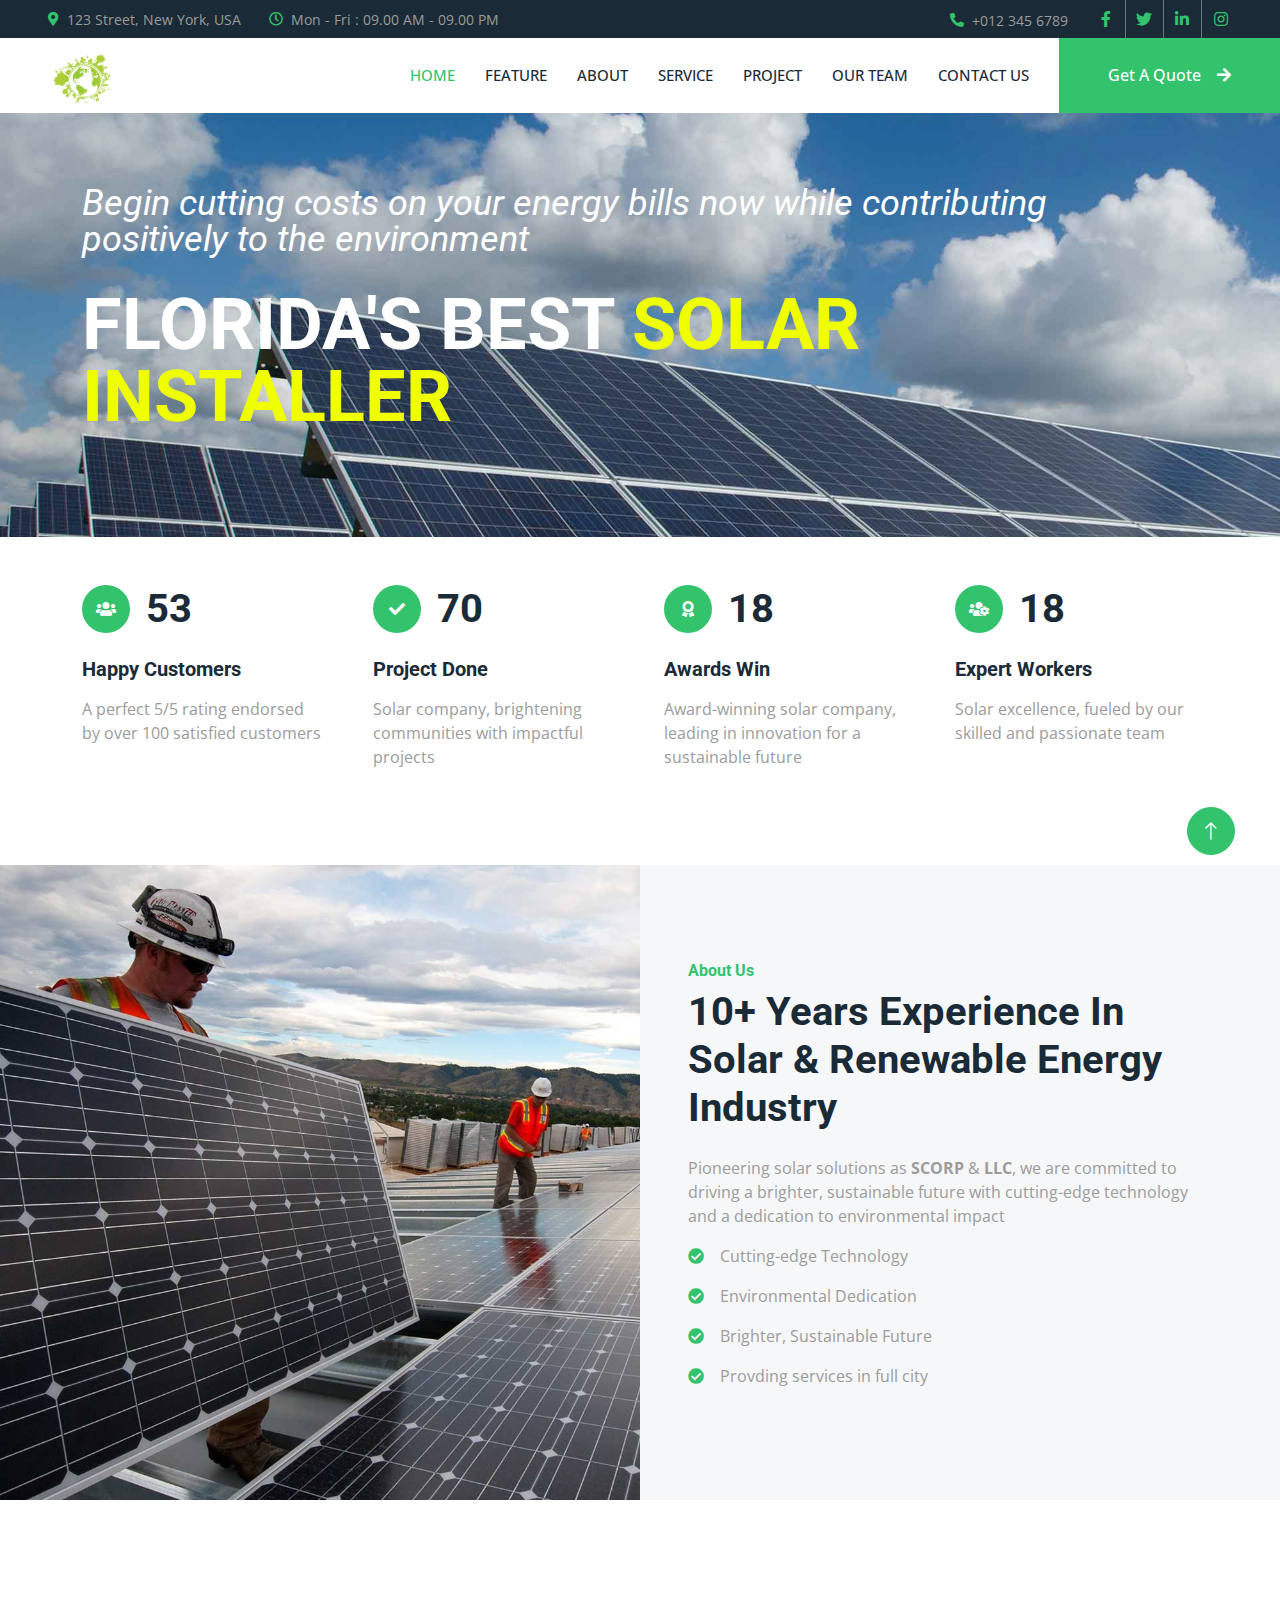
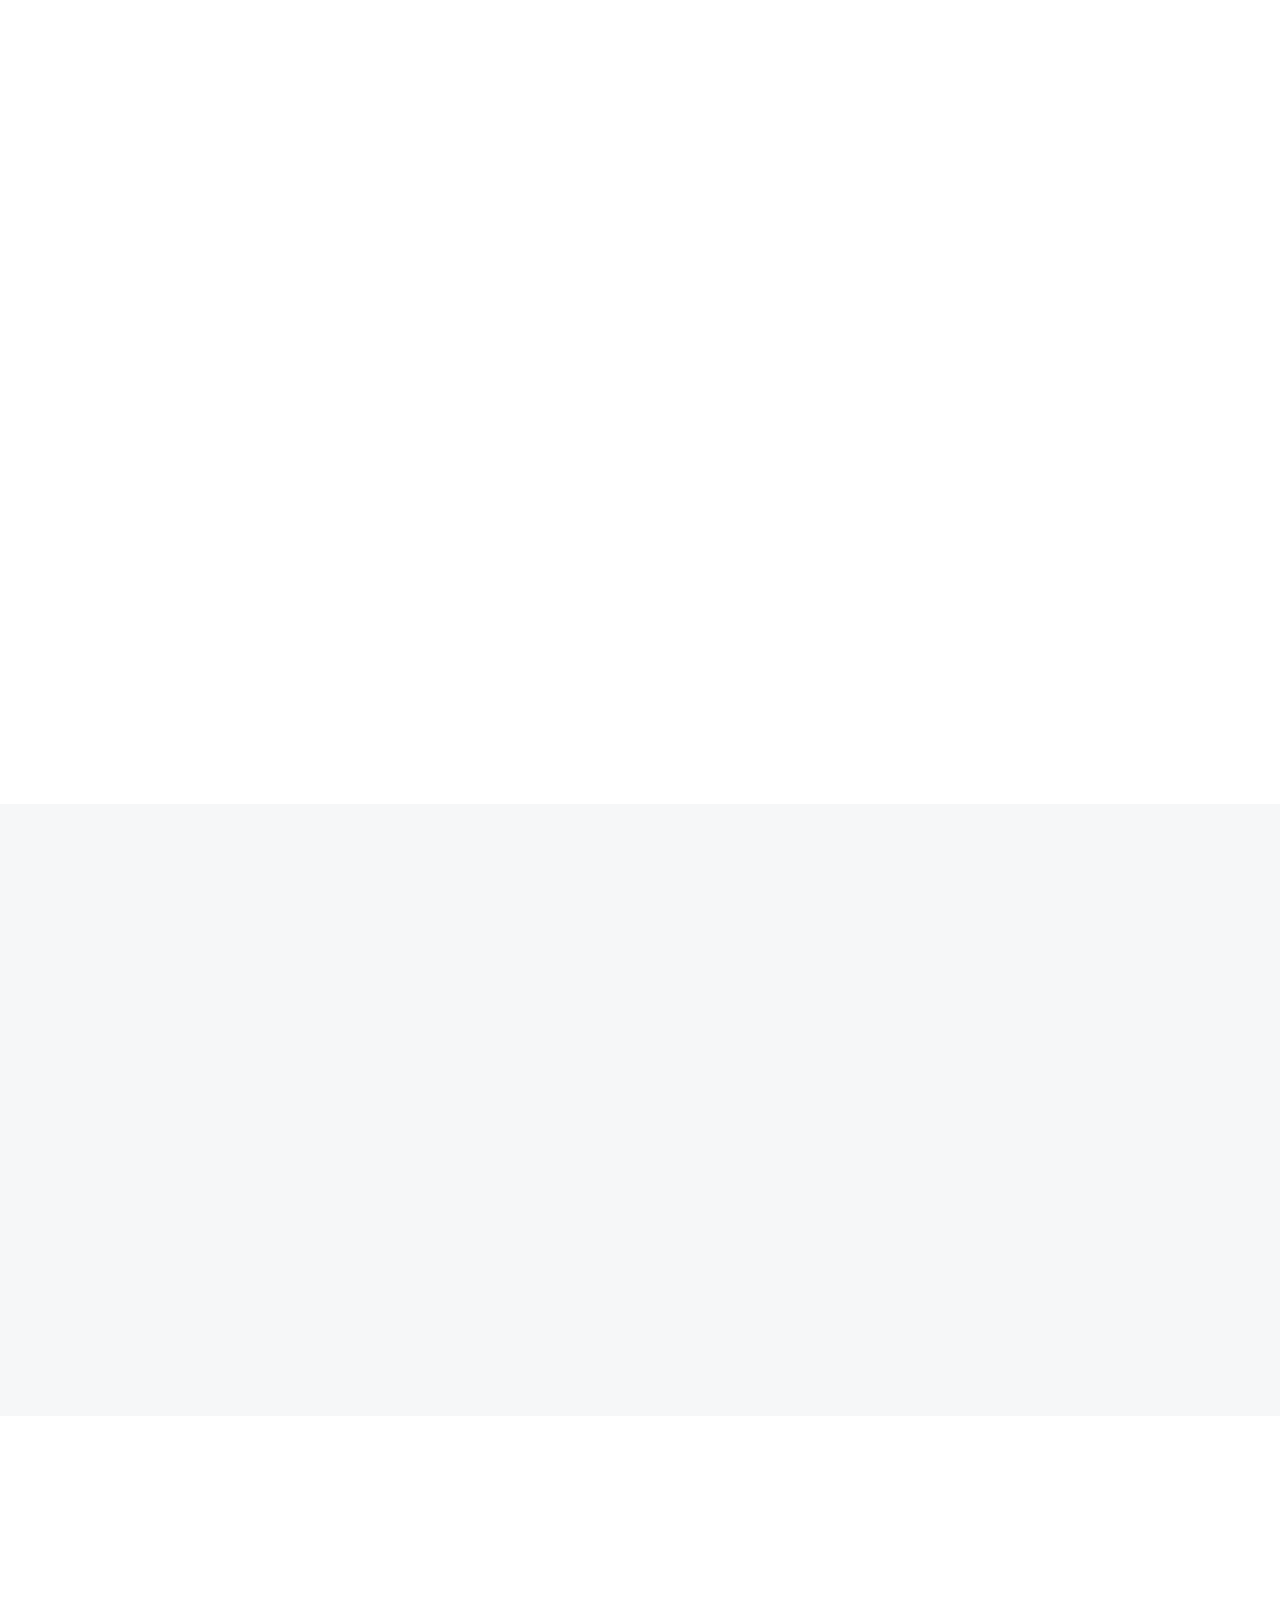
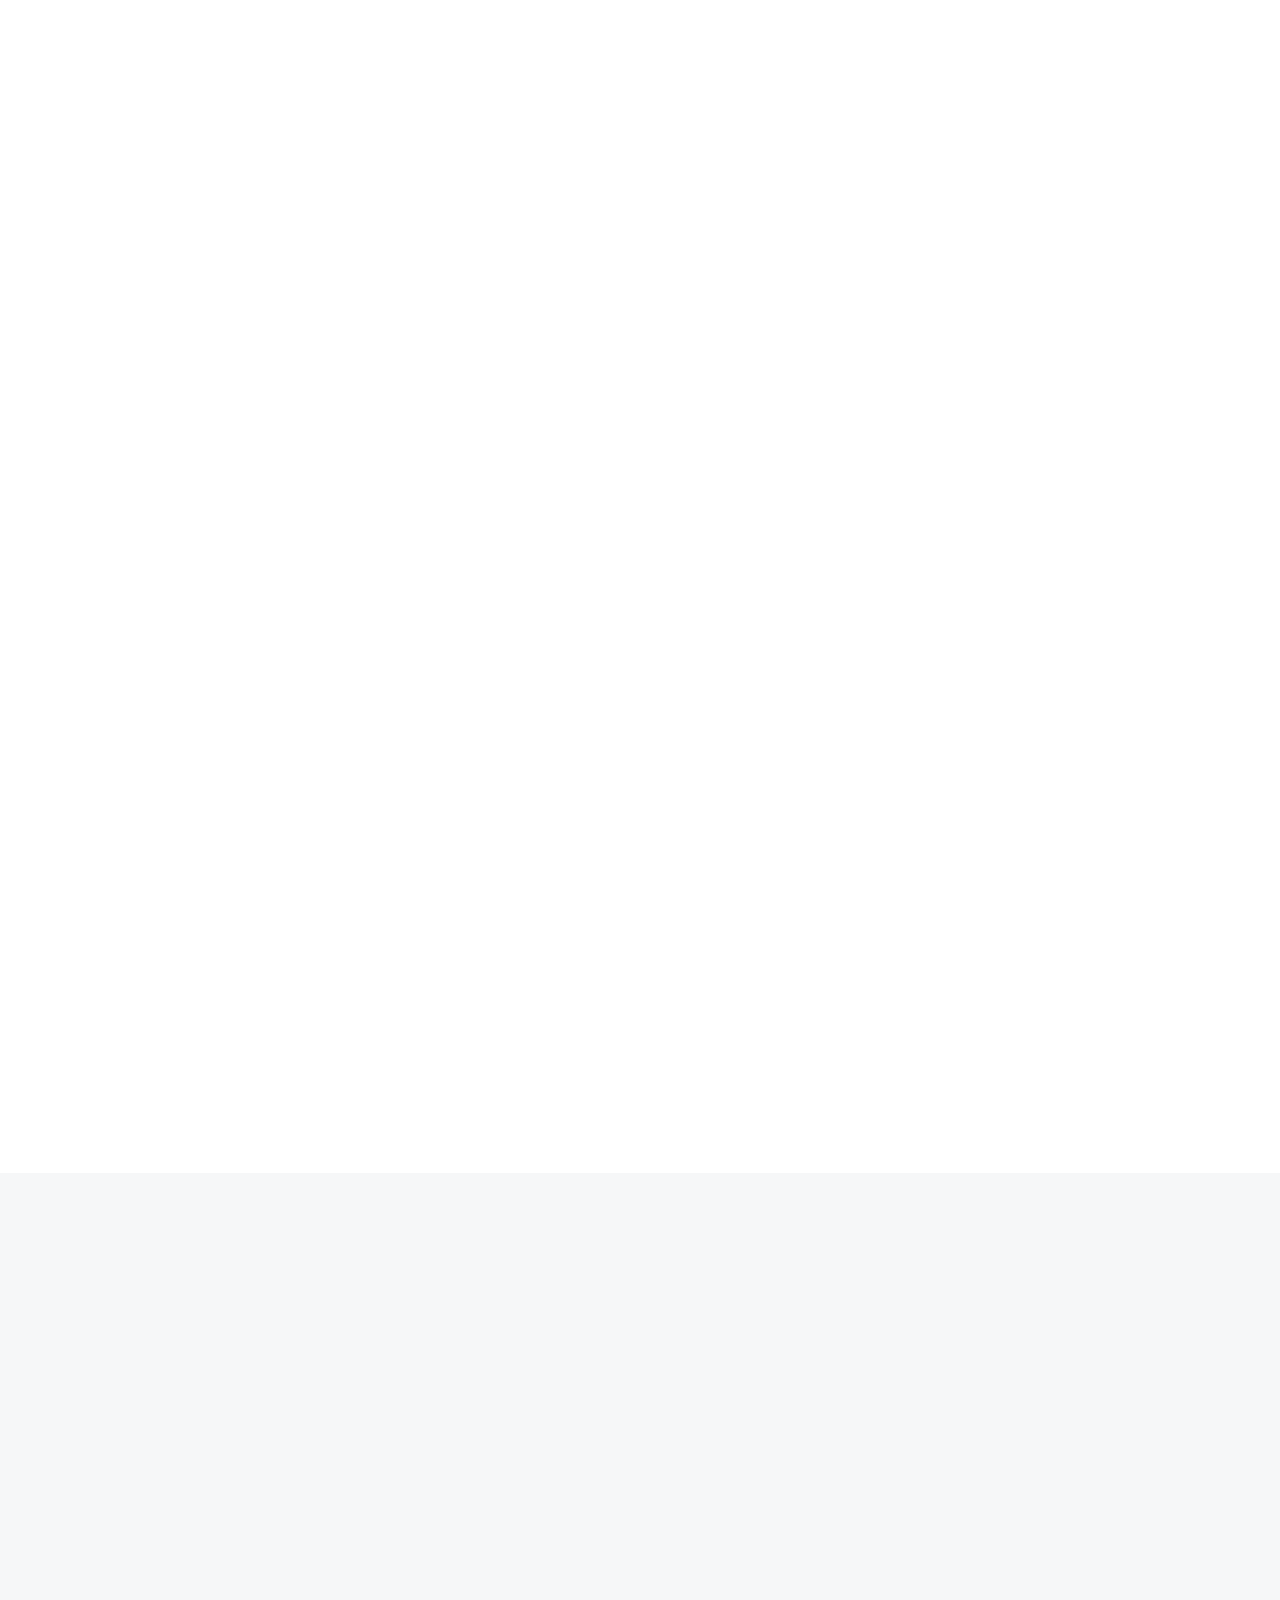
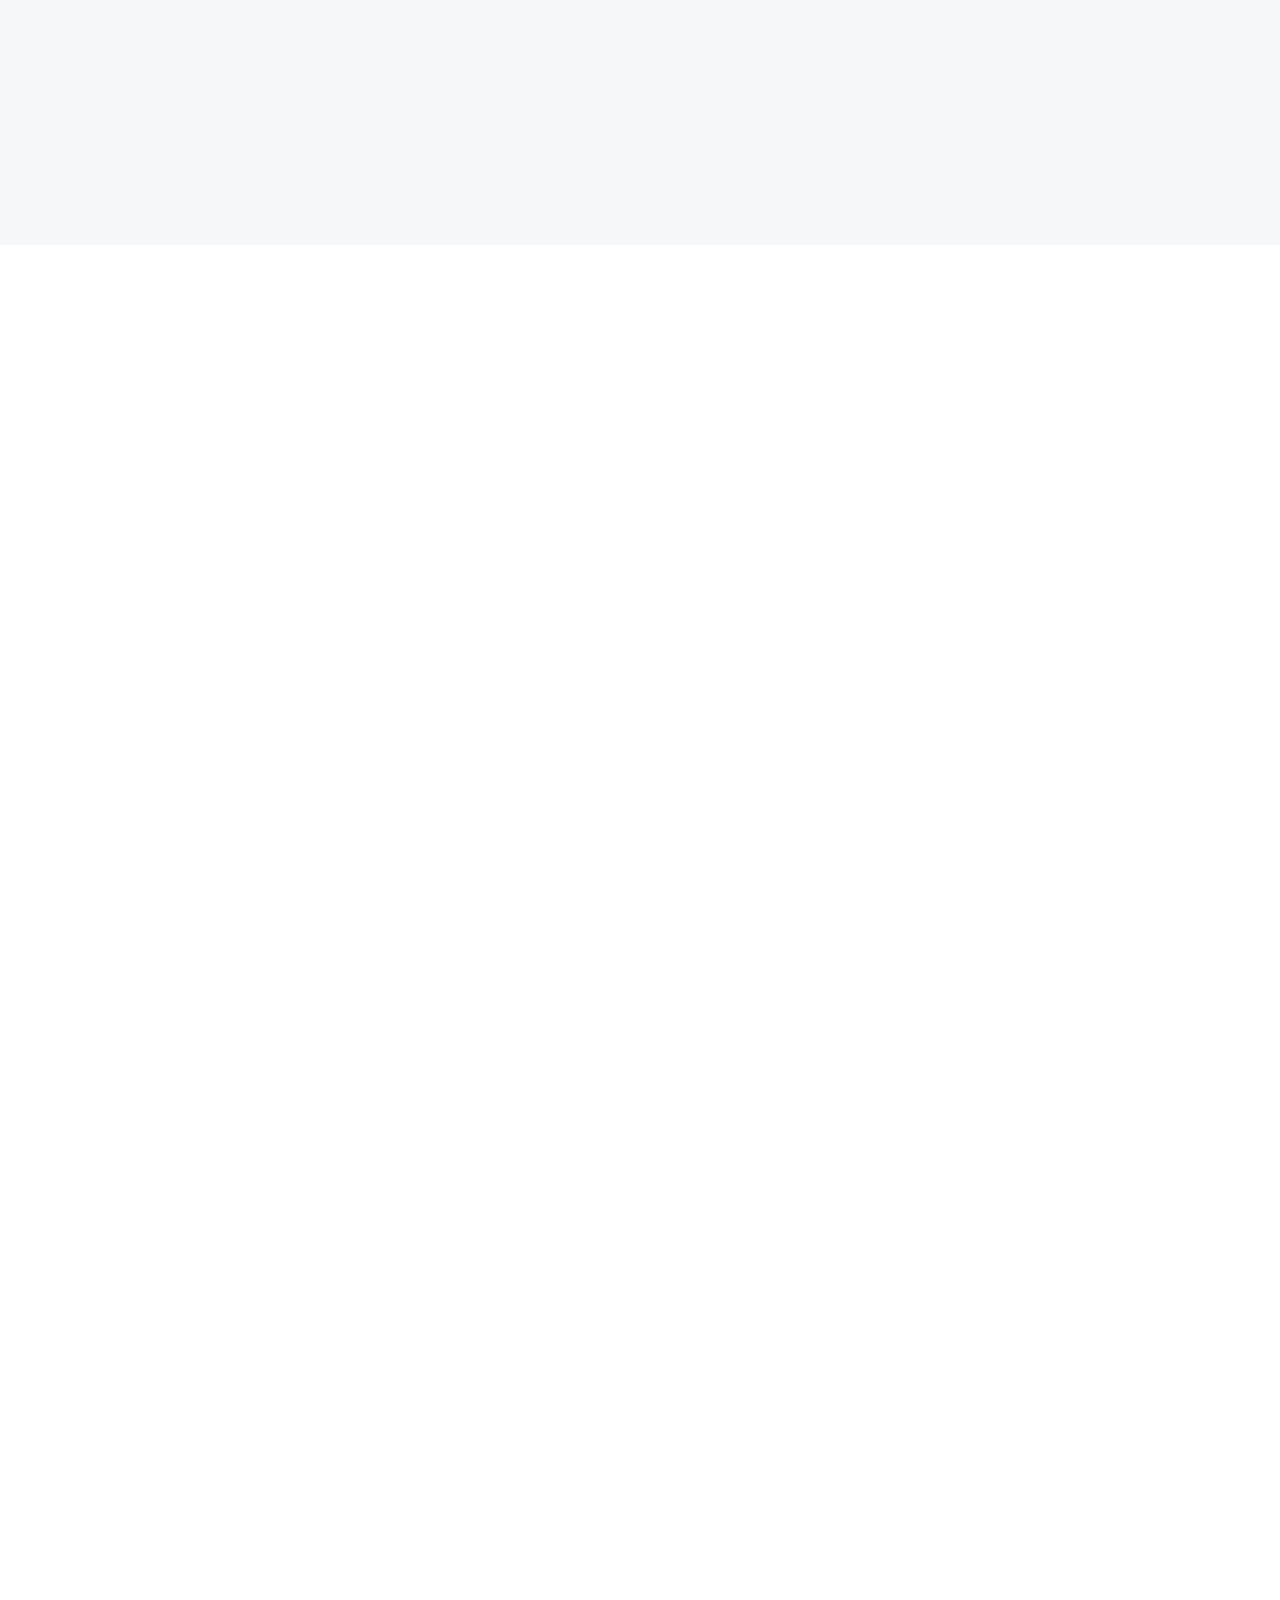
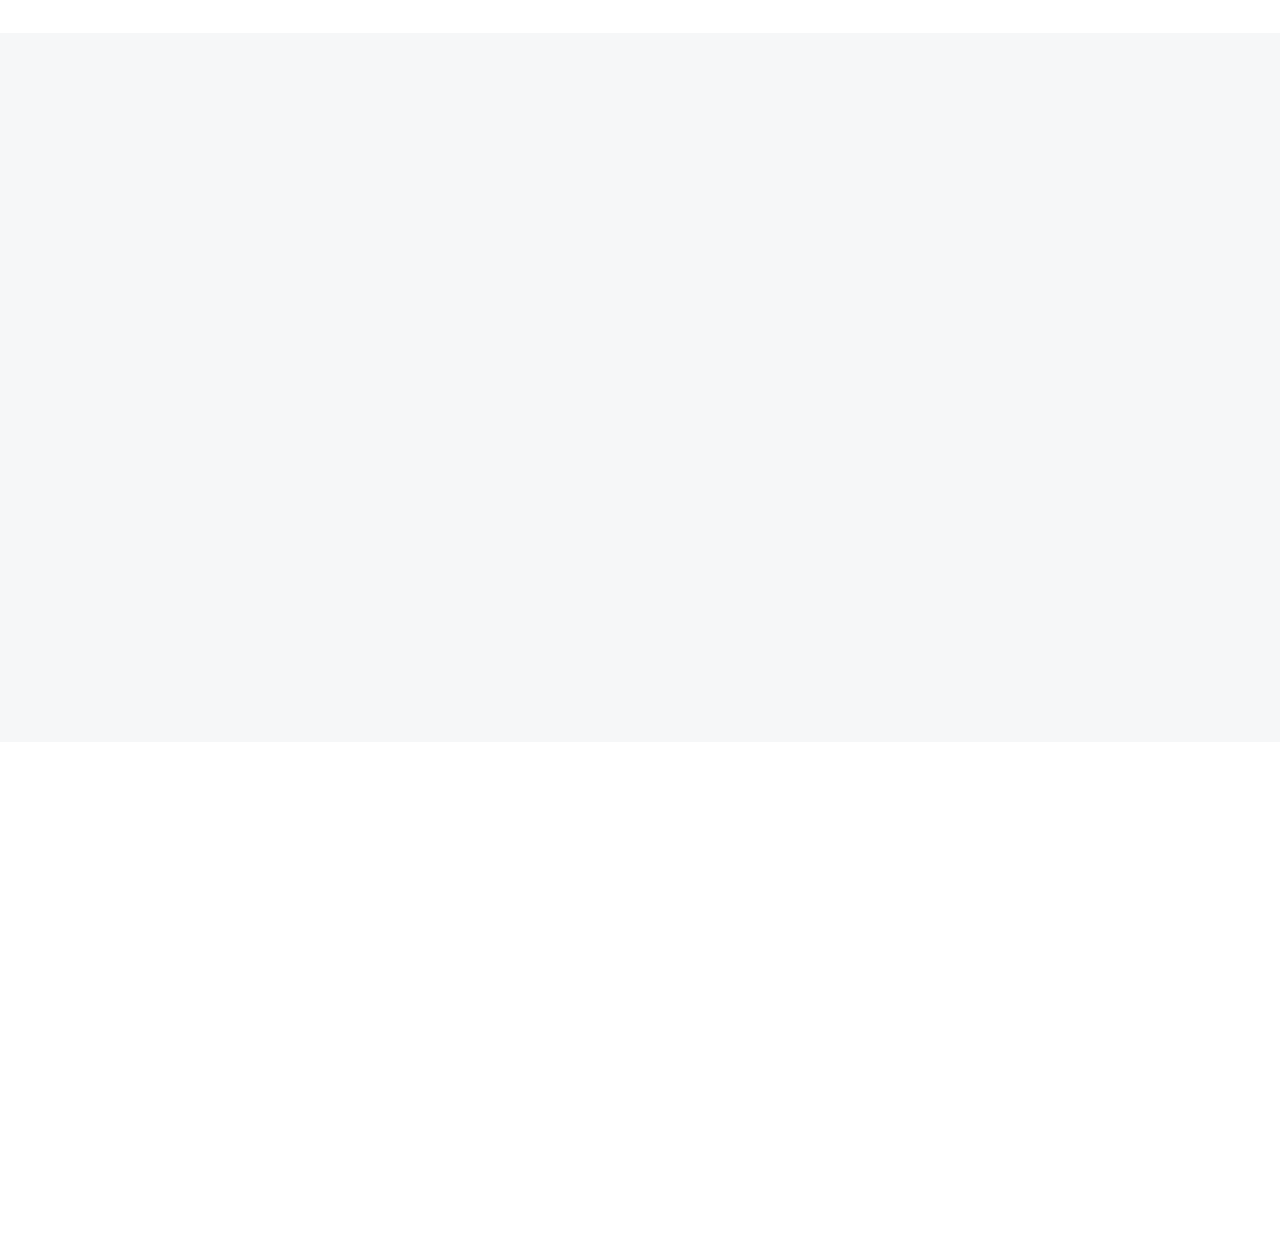
==== commit 70e3ed33: "content added" ====
--- a/index.html
+++ b/index.html
@@ -215,11 +215,11 @@
      <div class="p-lg-5 pe-lg-0">
       <h6 class="text-primary">About Us</h6>
       <h1 class="mb-4">10+ Years Experience In Solar & Renewable Energy Industry</h1>
-      <p>Pioneering solar solutions, our company is committed to driving a brighter, sustainable future with
-       cutting-edge technology and a dedication to environmental impact</p>
+      <p>Pioneering solar solutions as <strong>SCORP</strong> & <strong>LLC</strong>, we are committed to driving a brighter, sustainable future with cutting-edge technology and a dedication to environmental impact</p>
       <p><i class="fa fa-check-circle text-primary me-3"></i>Cutting-edge Technology</p>
       <p><i class="fa fa-check-circle text-primary me-3"></i>Environmental Dedication</p>
       <p><i class="fa fa-check-circle text-primary me-3"></i>Brighter, Sustainable Future</p>
+      <p><i class="fa fa-check-circle text-primary me-3"></i>Provding services in full city</p>
       <!-- <a href="about.html" class="btn btn-primary rounded-pill py-3 px-5 mt-3">Explore More</a> -->
      </div>
     </div>
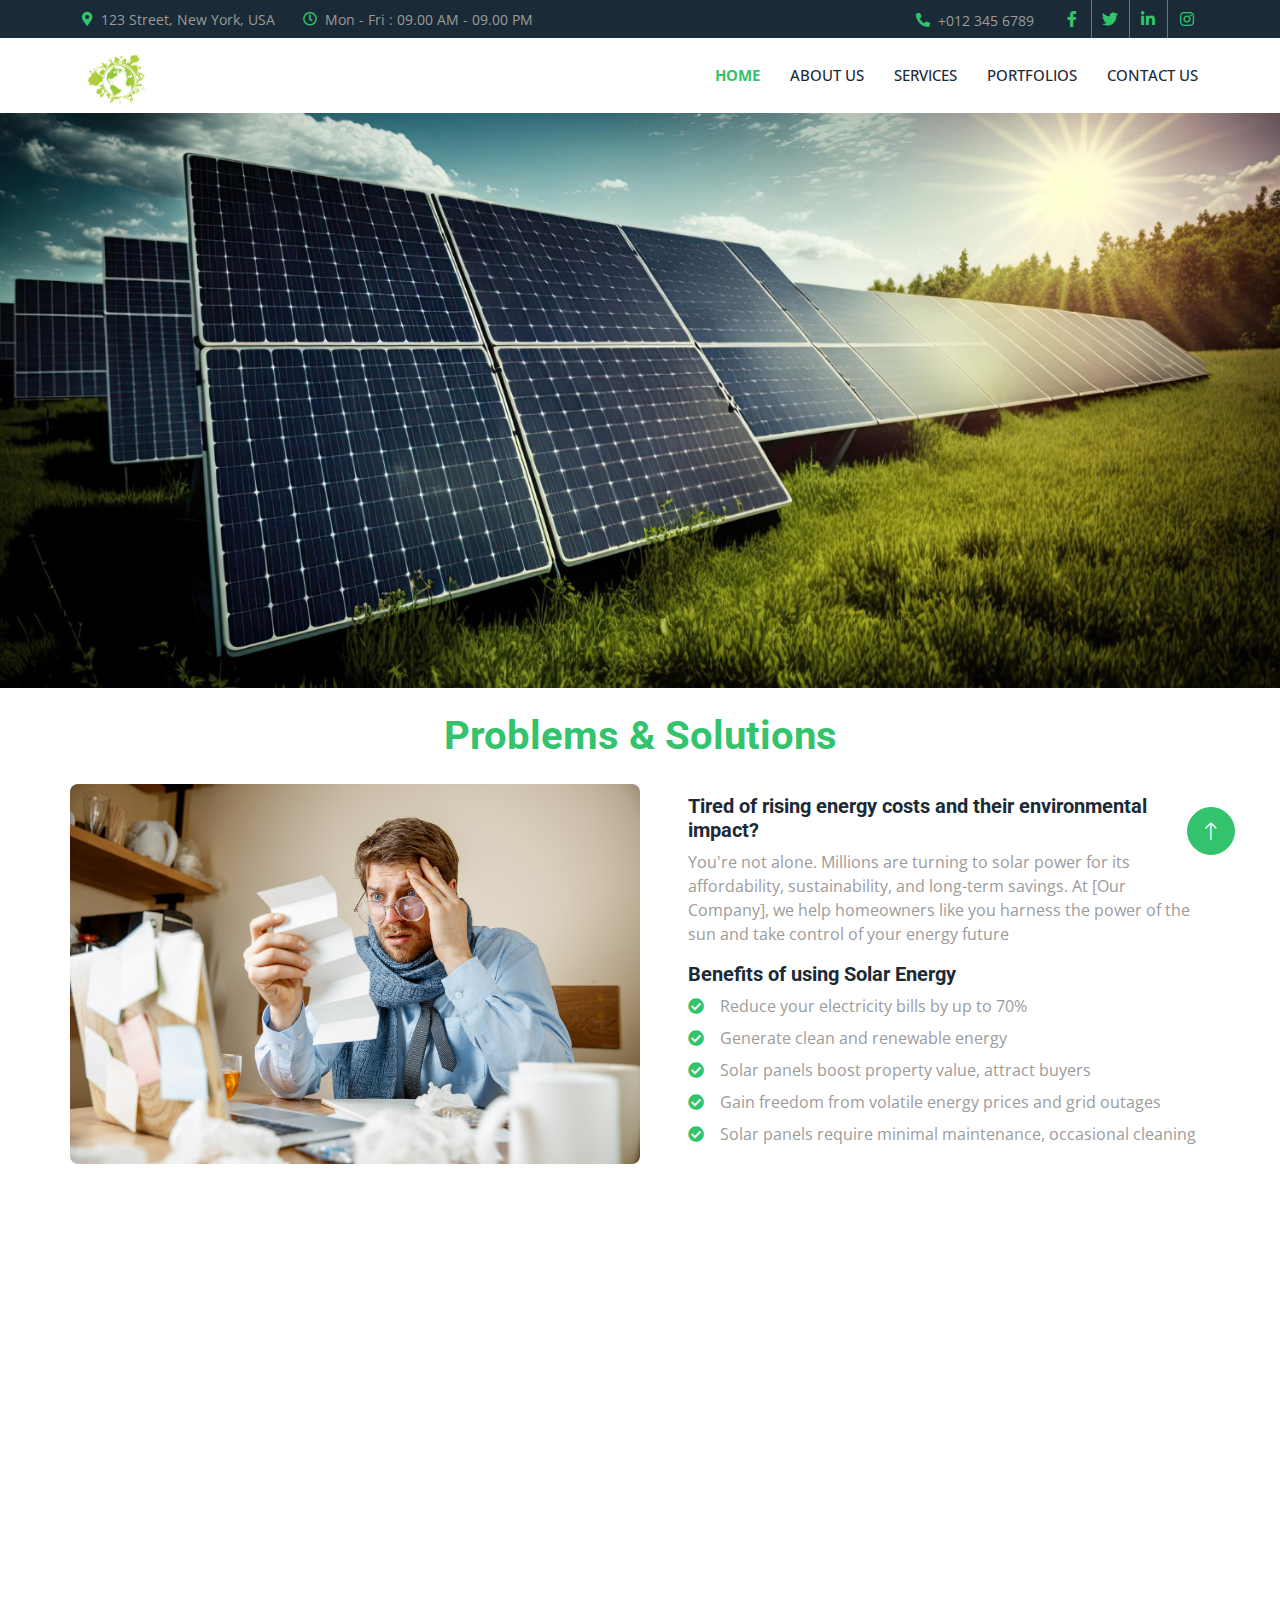
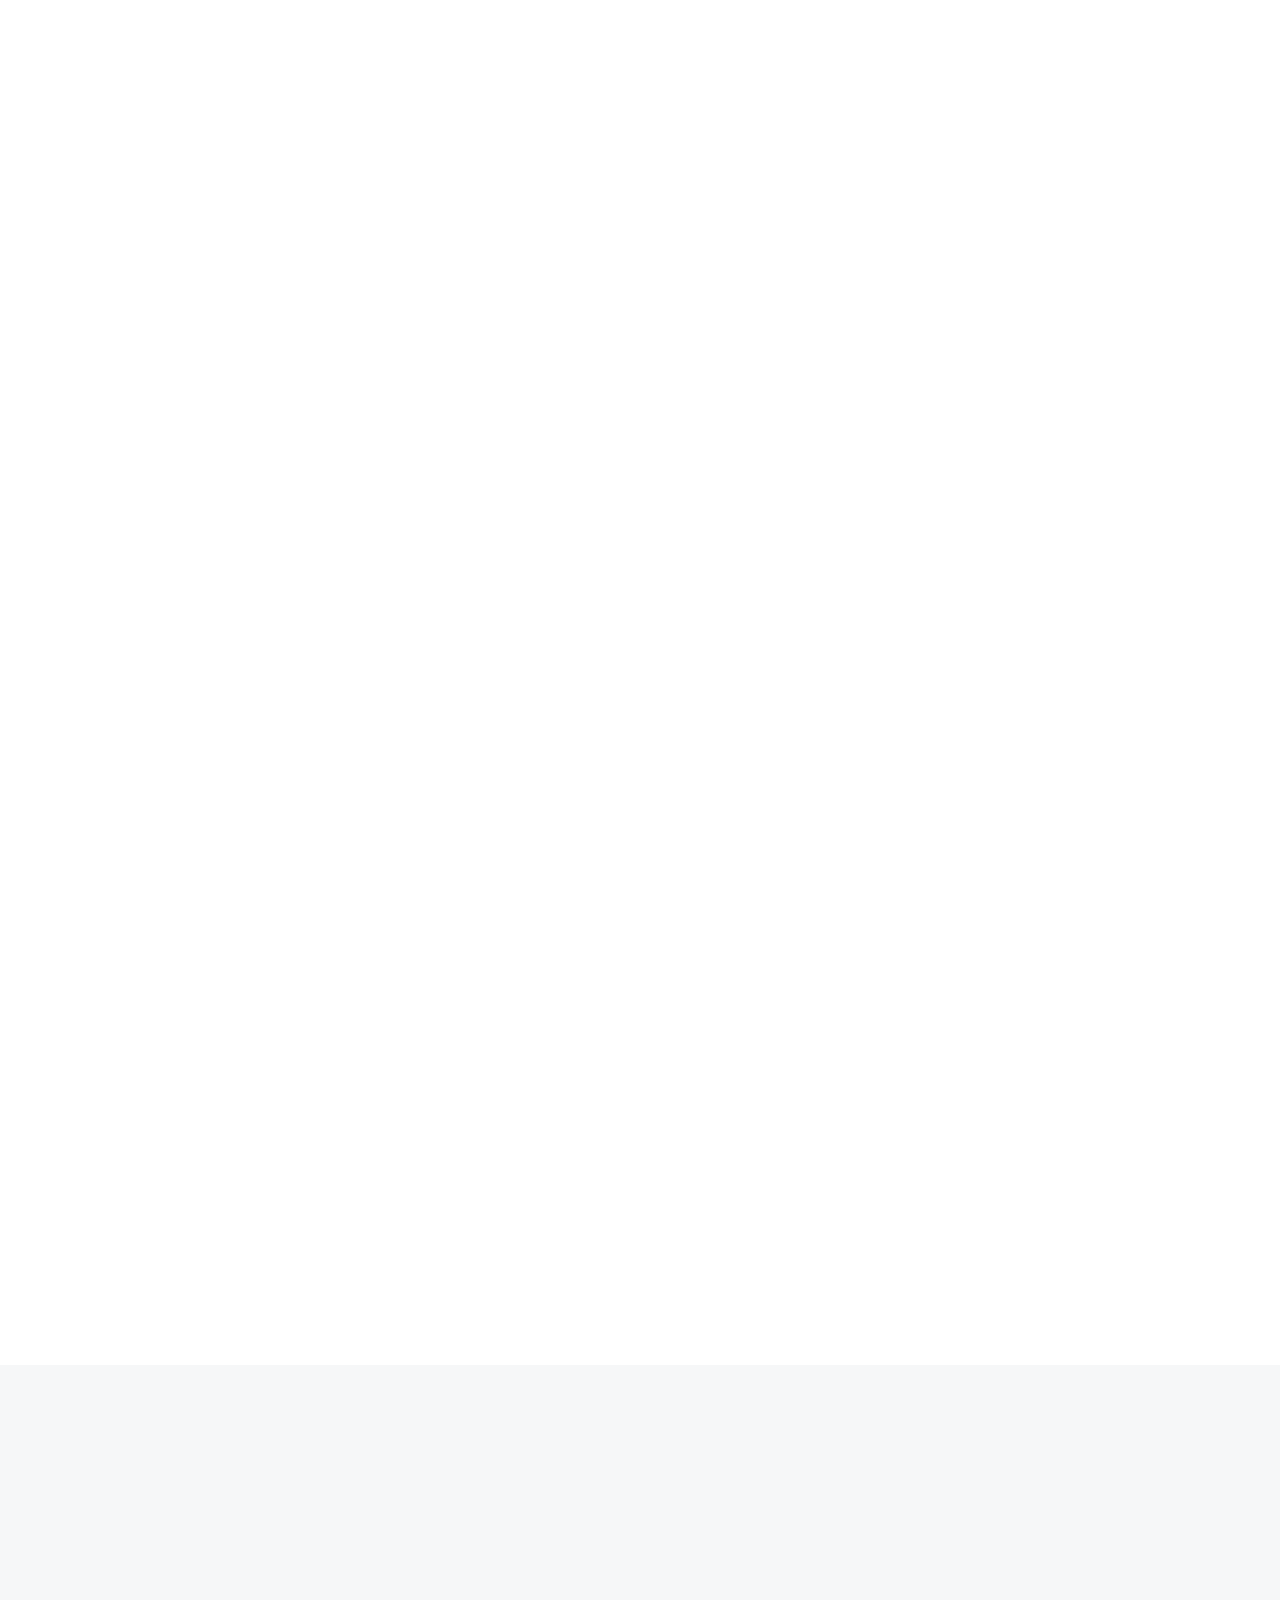
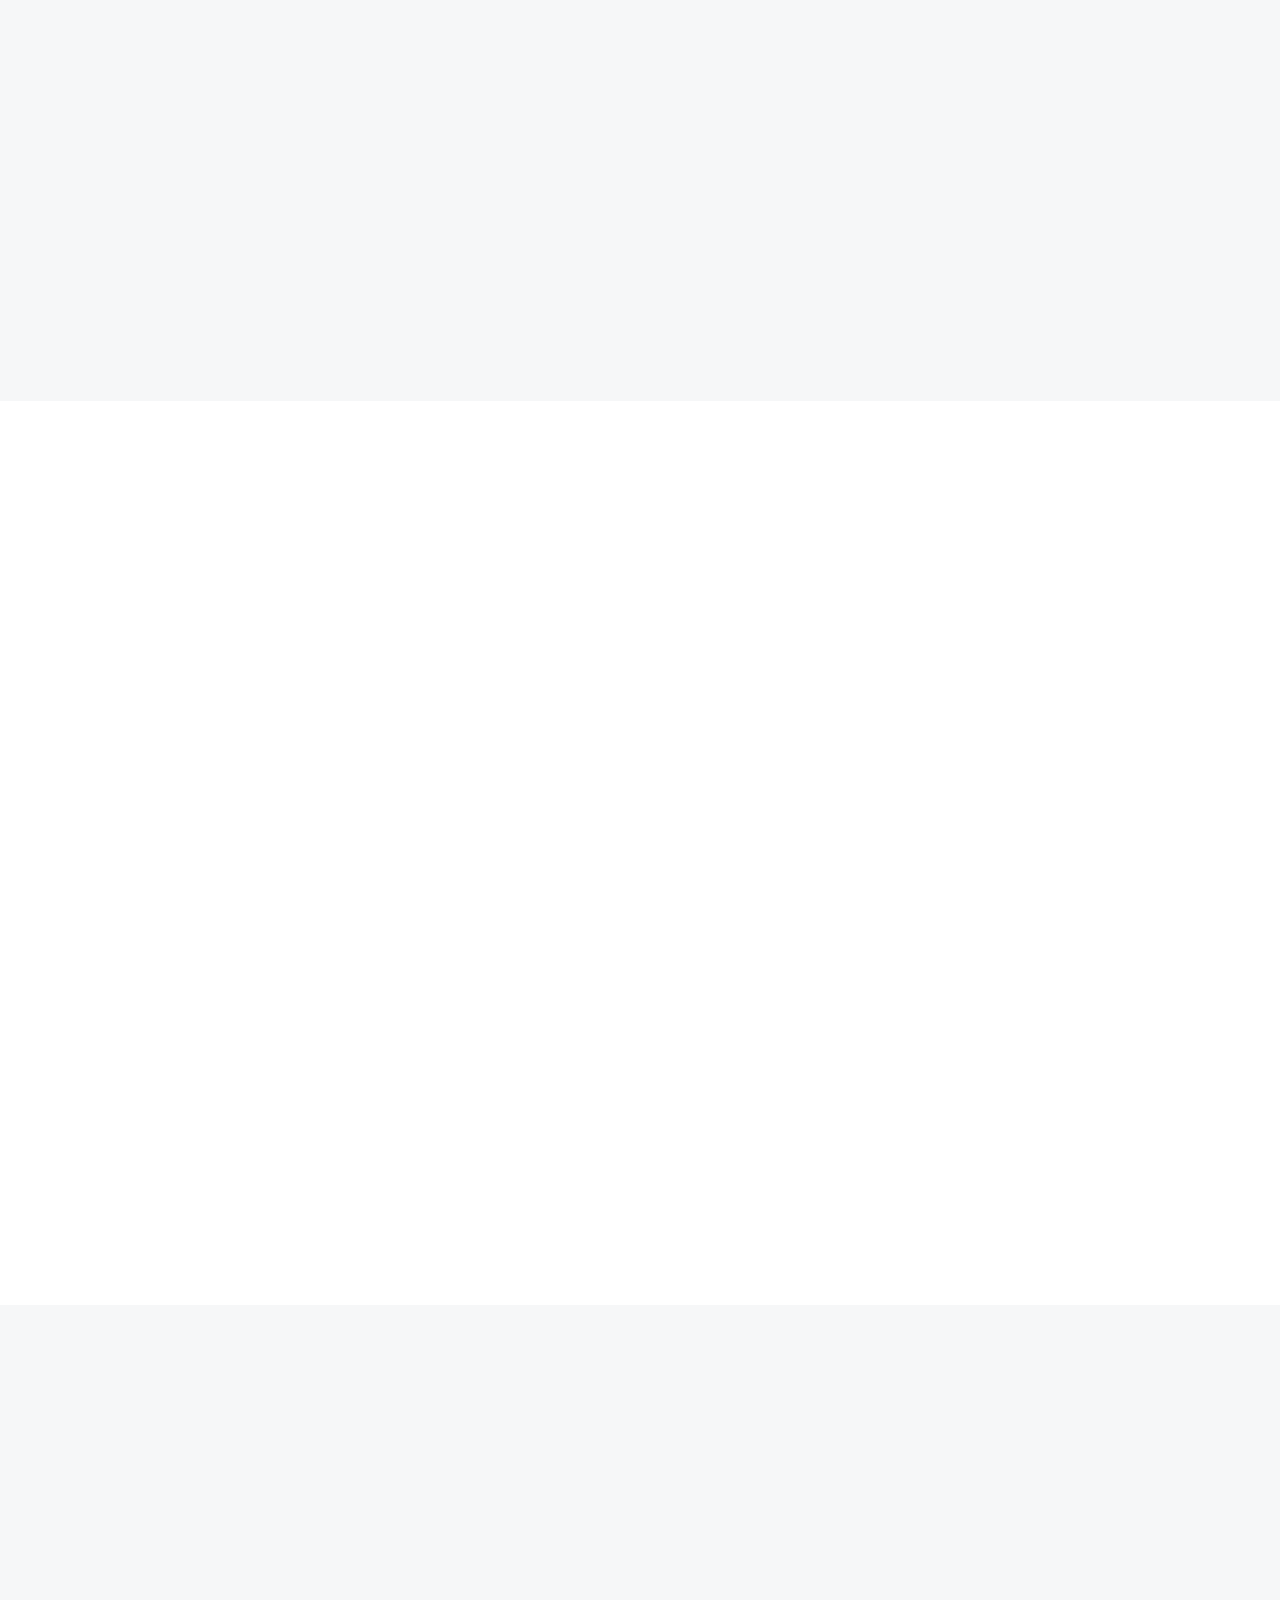
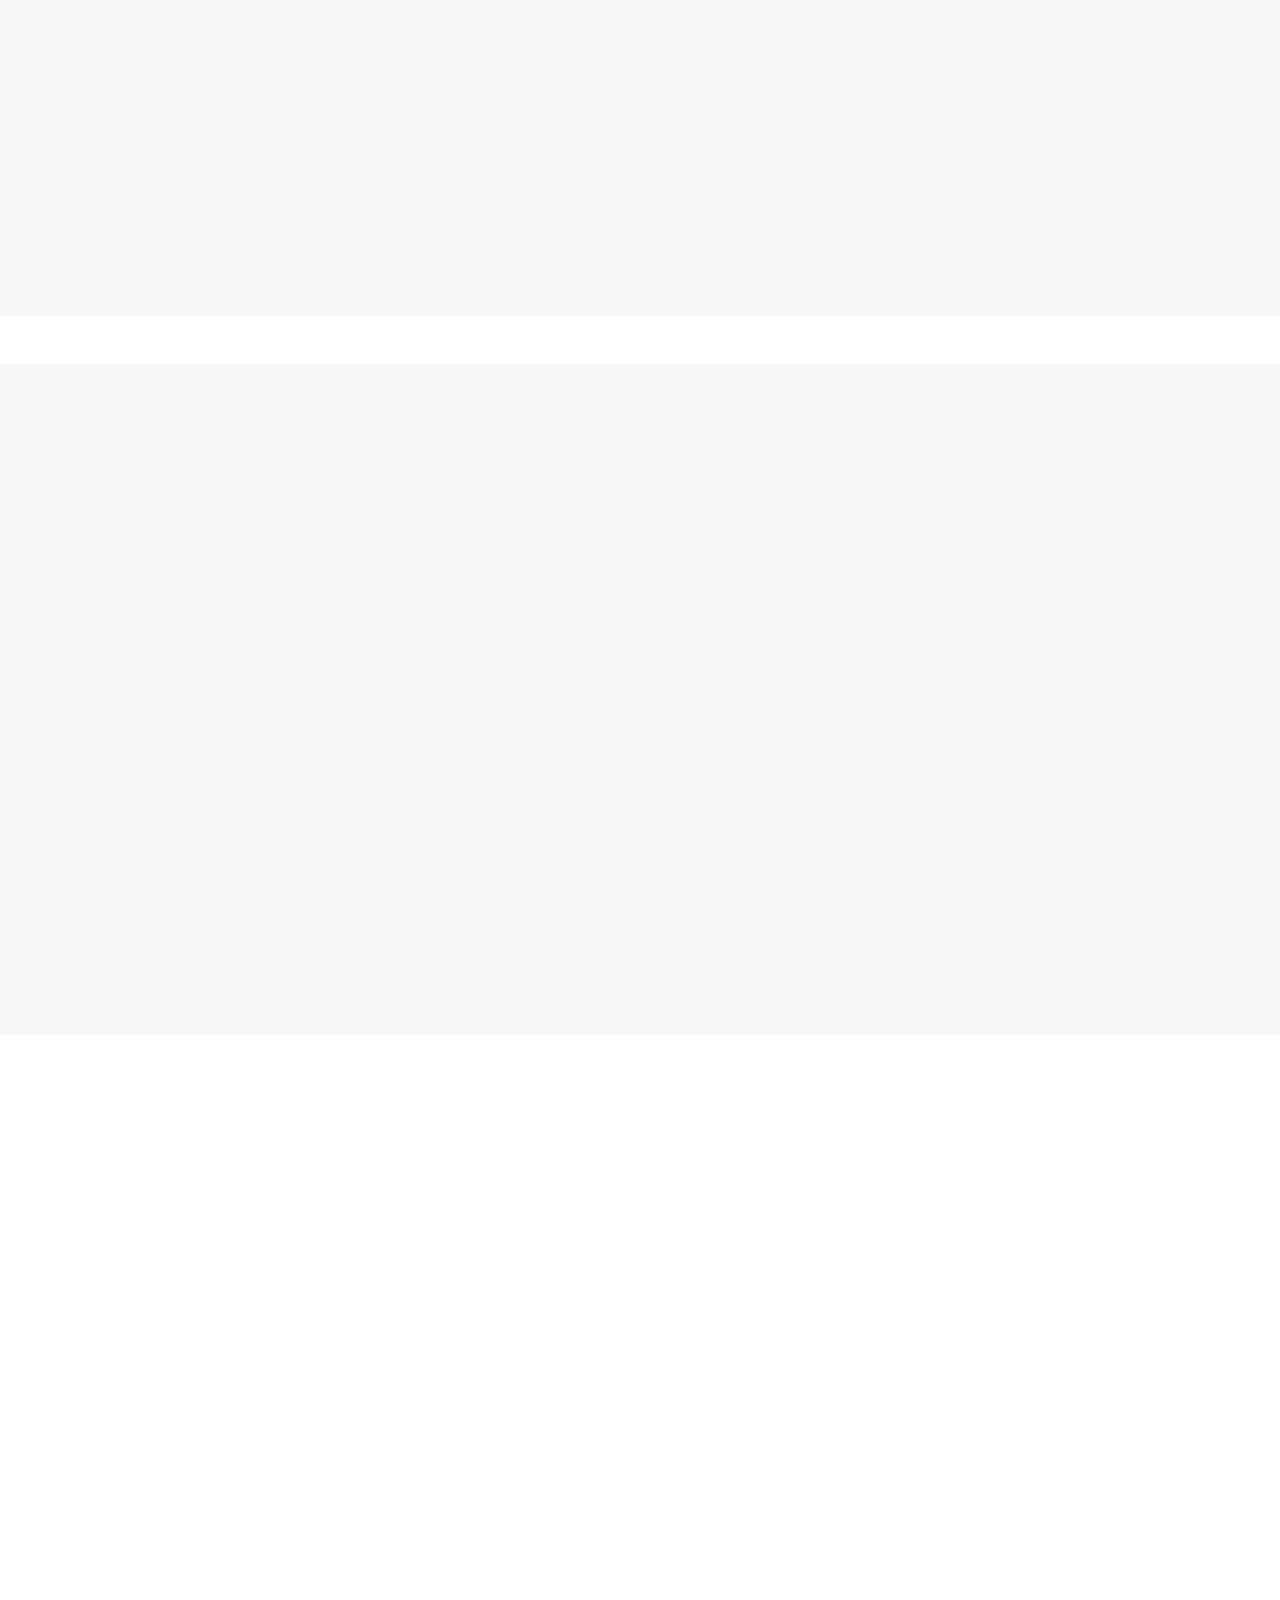
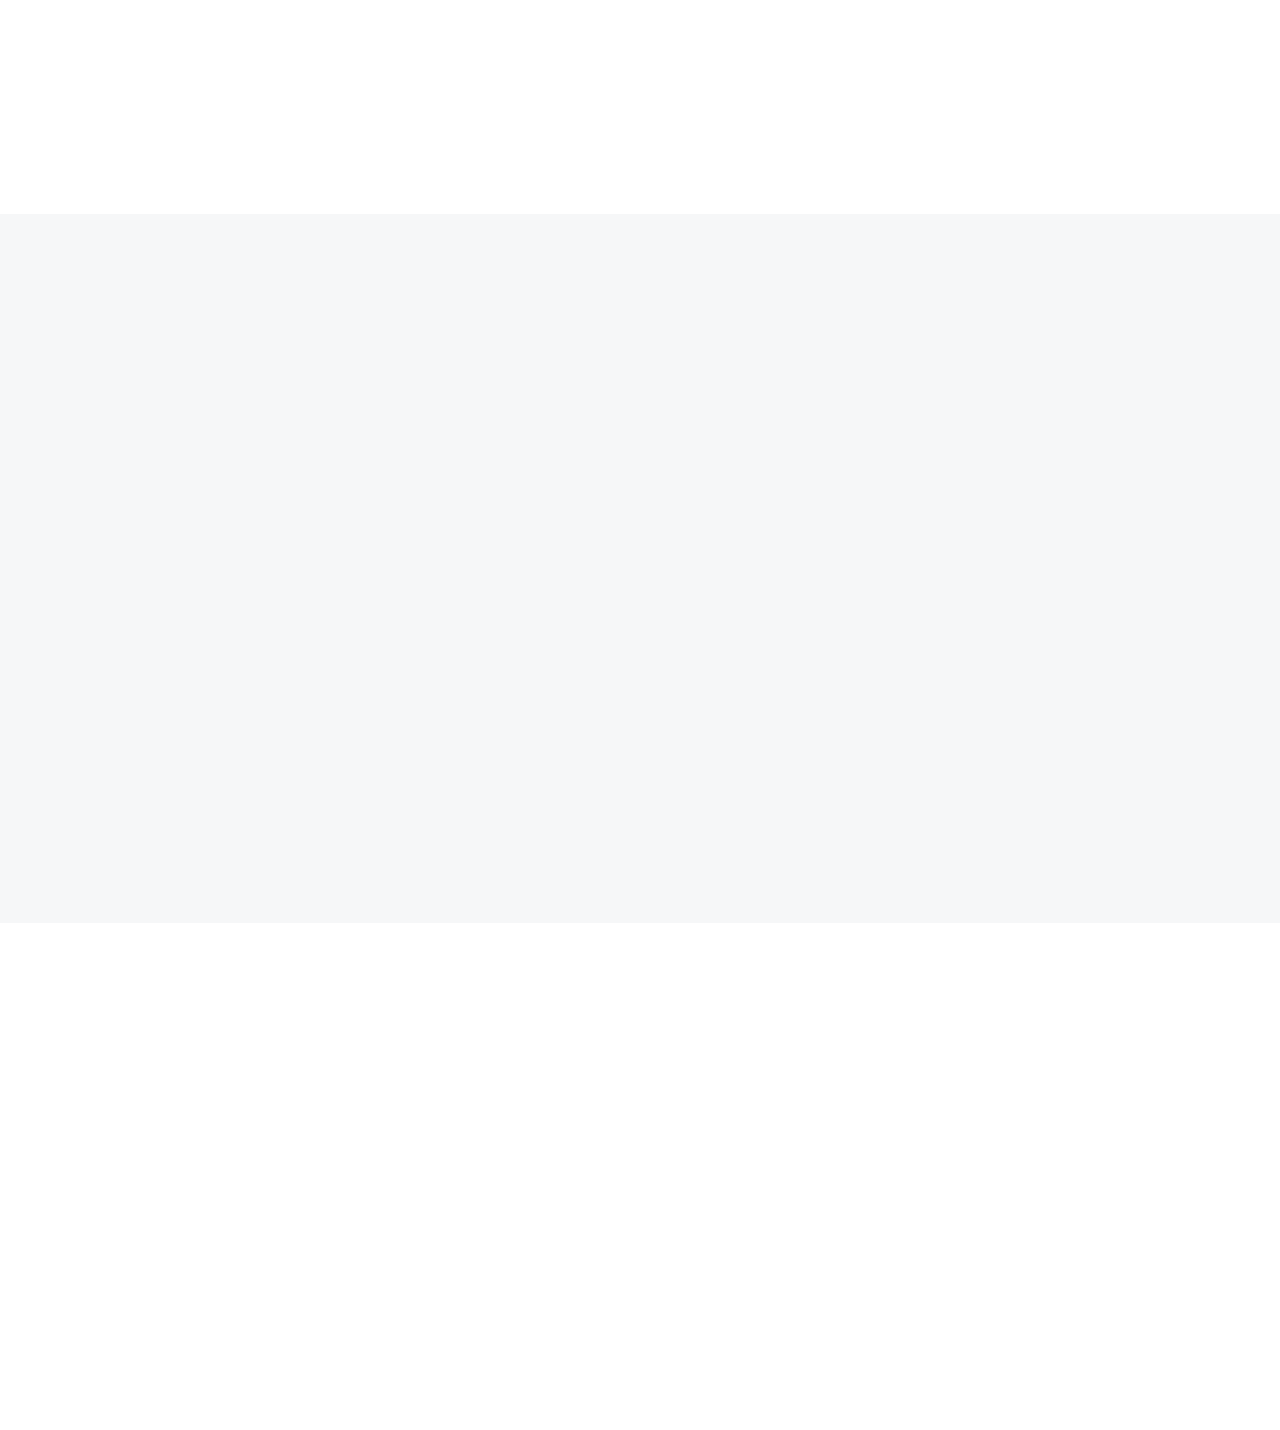
==== commit e875cd9b: "home page changes" ====
--- a/index.html
+++ b/index.html
@@ -47,110 +47,79 @@
 
  <!-- Topbar Start -->
  <div id="home" class="container-fluid bg-dark p-0">
-  <div class="row gx-0 d-none d-lg-flex">
-   <div class="col-lg-7 px-5 text-start">
-    <div class="h-100 d-inline-flex align-items-center me-4">
-     <small class="fa fa-map-marker-alt text-primary me-2"></small>
-     <small>123 Street, New York, USA</small>
-    </div>
-    <div class="h-100 d-inline-flex align-items-center">
-     <small class="far fa-clock text-primary me-2"></small>
-     <small>Mon - Fri : 09.00 AM - 09.00 PM</small>
-    </div>
-   </div>
-   <div class="col-lg-5 px-5 text-end">
-    <div class="h-100 d-inline-flex align-items-center me-4">
-     <small class="fa fa-phone-alt text-primary me-2"></small>
-     <small>+012 345 6789</small>
-    </div>
-    <div class="h-100 d-inline-flex align-items-center mx-n2">
-     <a class="btn btn-square btn-link rounded-0 border-0 border-end border-secondary" href=""><i
-       class="fab fa-facebook-f"></i></a>
-     <a class="btn btn-square btn-link rounded-0 border-0 border-end border-secondary" href=""><i
-       class="fab fa-twitter"></i></a>
-     <a class="btn btn-square btn-link rounded-0 border-0 border-end border-secondary" href=""><i
-       class="fab fa-linkedin-in"></i></a>
-     <a class="btn btn-square btn-link rounded-0" href=""><i class="fab fa-instagram"></i></a>
+  <div class="container">
+   <div class="row gx-0 d-none d-lg-flex">
+    <div class="col-lg-7 text-start">
+     <div class="h-100 d-inline-flex align-items-center me-4">
+      <small class="fa fa-map-marker-alt text-primary me-2"></small>
+      <small>123 Street, New York, USA</small>
+     </div>
+     <div class="h-100 d-inline-flex align-items-center">
+      <small class="far fa-clock text-primary me-2"></small>
+      <small>Mon - Fri : 09.00 AM - 09.00 PM</small>
+     </div>
+    </div>
+    <div class="col-lg-5 text-end">
+     <div class="h-100 d-inline-flex align-items-center me-4">
+      <small class="fa fa-phone-alt text-primary me-2"></small>
+      <a href="tel:0123456789" style="color: #9B9B9B; text-decoration: none;"><small>+012 345 6789</small></a>
+     </div>
+     <div class="h-100 d-inline-flex align-items-center mx-n2">
+      <a class="btn btn-square btn-link rounded-0 border-0 border-end border-secondary" href=""><i
+        class="fab fa-facebook-f"></i></a>
+      <a class="btn btn-square btn-link rounded-0 border-0 border-end border-secondary" href=""><i
+        class="fab fa-twitter"></i></a>
+      <a class="btn btn-square btn-link rounded-0 border-0 border-end border-secondary" href=""><i
+        class="fab fa-linkedin-in"></i></a>
+      <a class="btn btn-square btn-link rounded-0" href=""><i class="fab fa-instagram"></i></a>
+     </div>
     </div>
    </div>
   </div>
  </div>
  <!-- Topbar End -->
-
 
  <!-- Navbar Start -->
  <nav class="navbar navbar-expand-lg bg-white navbar-light sticky-top p-0">
-  <a href="index.html" class="navbar-brand d-flex align-items-center px-4 px-lg-5">
-   <h2 class="m-0 text-primary"><img src="img/logo.png" width="75px" alt=""></h2>
-  </a>
-  <button type="button" class="navbar-toggler me-4" data-bs-toggle="collapse" data-bs-target="#navbarCollapse">
-   <span class="navbar-toggler-icon"></span>
-  </button>
-  <div class="collapse navbar-collapse" id="navbarCollapse">
-   <div class="navbar-nav ms-auto p-4 p-lg-0">
-    <a href="#home" class="nav-item nav-link active">Home</a>
-    <a href="#feature" class="nav-item nav-link">Feature</a>
-    <a href="#about" class="nav-item nav-link">About</a>
-    <a href="#service" class="nav-item nav-link">Service</a>
-    <a href="#project" class="nav-item nav-link">Project</a>
-    <a href="#team" class="nav-item nav-link">Our Team</a>
-    <a href="#contact" class="nav-item nav-link">Contact US</a>
-    <!-- <div class="nav-item dropdown">
-     <a href="#" class="nav-link dropdown-toggle" data-bs-toggle="dropdown">Pages</a>
-     <div class="dropdown-menu bg-light m-0">
-      <a href="feature.html" class="dropdown-item">Feature</a>
-      <a href="quote.html" class="dropdown-item">Free Quote</a>
-      <a href="team.html" class="dropdown-item">Our Team</a>
-      <a href="testimonial.html" class="dropdown-item">Testimonial</a>
-      <a href="404.html" class="dropdown-item">404 Page</a>
-     </div>
-    </div> -->
-    <!-- <a href="contact.html" class="nav-item nav-link">Contact</a> -->
-   </div>
-   <a href="#quote" class="btn btn-primary rounded-0 py-4 px-lg-5 d-none d-lg-block">Get A Quote<i
-     class="fa fa-arrow-right ms-3"></i></a>
+  <div class="container">
+   <a href="index.html" class="navbar-brand d-flex align-items-center">
+    <h2 class="m-0 text-primary"><img src="img/logo.png" width="75px" alt=""></h2>
+   </a>
+   <button type="button" class="navbar-toggler" data-bs-toggle="collapse" data-bs-target="#navbarCollapse">
+    <span class="navbar-toggler-icon"></span>
+   </button>
+   <div class="collapse navbar-collapse" id="navbarCollapse">
+    <div class="navbar-nav ms-auto p-4 p-lg-0">
+     <a href="/" class="nav-item nav-link active">Home</a>
+     <a href="../about" class="nav-item nav-link">About US</a>
+     <a href="../services" class="nav-item nav-link">Services</a>
+     <a href="../portfolios" class="nav-item nav-link">Portfolios</a>
+     <a href="../contact" class="nav-item nav-link me-0">Contact US</a>
+    </div>
+   </div>
   </div>
  </nav>
  <!-- Navbar End -->
 
  <!-- Carousel Start -->
  <header class="masthead">
-  <div class="container">
-   <div class="masthead-subheading">Begin cutting costs on your energy bills now while contributing
-    positively to the environment</div>
-   <div class="masthead-heading text-uppercase">Florida'S BEST <span style="color: #efff00;">SOLAR
-     INSTALLER</span></div>
-  </div>
+  <img class="img-fluid" src="img/header-image.jpg" width="100%">
+  <!-- <div class="container">
+   <div class="position-absolute" style="top: 50%;">
+    <div class="header-text p-0">
+     <div class="masthead-heading text-uppercase">Switch to Solar and <span style="color: #32c36c;">Unlock Sustainable
+       Savings</span></div>
+     <div class="masthead-subheading">
+      Ditch sky-high bills and embrace clean energy. We make the switch to solar easy and affordable
+     </div>
+    </div>
+   </div>
+  </div> -->
  </header>
- <!-- <div class="container-fluid p-0 pb-5">
-  <div class="owl-carousel-item position-relative" data-dot="<img src='img/carousel-2.jpg'>">
-   <img class="img-fluid" src="img/carousel-2.jpg">
-   <div class="owl-carousel-inner">
-    <div class="container">
-     <div class="row justify-content-start">
-      <div class="col-10 col-lg-8">
-       <h1 class="display-2 text-white animated slideInDown">Florida'S BEST <span style="color: #efff00;">SOLAR
-         INSTALLER</span></h1>
-       <p class="fs-5 fw-medium text-white">Begin cutting costs on your energy bills now while contributing
-        positively to the environment</p>
-       <p>
-        <span style="font-size:300%;color:yellow;">&starf;</span>
-        <span style="font-size:300%;color:yellow;">&starf;</span>
-        <span style="font-size:300%;color:yellow;">&starf;</span>
-        <span style="font-size:300%;color:yellow;">&starf;</span>
-        <span style="font-size:300%;color:yellow;">&starf;</span>
-       </p>
-       <p class="fs-5 fw-medium text-white mb-4 pb-3">A perfect 5/5 rating endorsed by over 100 satisfied customers</p>
-      </div>
-     </div>
-    </div>
-   </div>
-  </div>
- </div> -->
  <!-- Carousel End -->
 
  <!-- Feature Start -->
- <div id="feature" class="container-xxl py-5">
+ <!-- <div id="feature" class="container-xxl py-5">
   <div class="container">
    <div class="row g-5">
     <div class="col-md-6 col-lg-3 wow fadeIn" data-wow-delay="0.1s">
@@ -199,8 +168,209 @@
     </div>
    </div>
   </div>
- </div>
+ </div> -->
  <!-- Feature Start -->
+
+ <!-- Problems & Solutions Start -->
+ <div id="about" class="container-fluid overflow-hidden px-lg-0">
+  <div class="container px-lg-0">
+   <div class="text-center mx-auto wow fadeInUp" data-wow-delay="0.1s" style="max-width: 600px;">
+    <h1 class="text-primary my-4">Problems & Solutions</h1>
+   </div>
+   <div class="row g-0 mx-lg-0">
+    <div class="col-lg-6 p-0 ps-lg-0 wow fadeIn" data-wow-delay="0.1s">
+     <img class="img-fluid rounded w-100" src="img/problem.jpg" style="height: 100%; object-fit: cover;">
+    </div>
+    <div class="col-lg-6 p-0 about-text wow fadeIn d-flex align-items-center" data-wow-delay="0.5s">
+     <div class="ps-lg-5 mt-md-3 mt-sm-3 mt-3 mt-lg-0">
+      <h5>Tired of rising energy costs and their environmental impact?</h5>
+      <p>You're not alone. Millions are turning to solar
+       power for its affordability, sustainability, and long-term savings. At [Our Company], we help homeowners
+       like you harness the power of the sun and take control of your energy future</p>
+      <h5>Benefits of using Solar Energy</h5>
+      <div class="solar-benefits">
+       <p><i class="fa fa-check-circle text-primary me-3"></i>Reduce your electricity bills by up to 70%</p>
+       <p><i class="fa fa-check-circle text-primary me-3"></i>Generate clean and renewable energy</p>
+       <p><i class="fa fa-check-circle text-primary me-3"></i>Solar panels boost property value, attract buyers</p>
+       <p><i class="fa fa-check-circle text-primary me-3"></i>Gain freedom from volatile energy prices and grid outages
+       <p><i class="fa fa-check-circle text-primary me-3"></i>Solar panels require minimal maintenance, occasional
+        cleaning</p>
+      </div>
+     </div>
+    </div>
+   </div>
+  </div>
+ </div>
+ <!-- Problems & Solutions End -->
+
+ <!-- Projects Start -->
+ <div id="project" class="container-xxl py-5">
+  <div class="container">
+   <div class="text-center mx-auto mb-5 wow fadeInUp" data-wow-delay="0.1s" style="max-width: 600px;">
+    <h1 class="text-primary my-4">Recent Projects</h1>
+   </div>
+   <div class="row mt-n2 wow fadeInUp" data-wow-delay="0.3s">
+    <div class="col-12 text-center">
+     <ul class="list-inline mb-5" id="portfolio-flters">
+      <li class="mx-2 active" data-filter="*">All</li>
+      <li class="mx-2" data-filter=".first">Solar Panels</li>
+      <li class="mx-2" data-filter=".second">Batteries</li>
+      <li class="mx-2" data-filter=".third">Off-grid</li>
+     </ul>
+    </div>
+   </div>
+   <div class="row g-4 portfolio-container wow fadeInUp" data-wow-delay="0.5s">
+    <div class="col-md-4 portfolio-item hoverable rounded first">
+     <div class="card">
+      <img src="img/img-600x400-6.jpg" class="card-img-top" alt="...">
+      <div class="card-body">
+       <h5 class="card-title">
+        <p class="text-primary mb-0">Solar Panels</p>
+        <hr class="text-primary w-25 my-2">
+       </h5>
+       <p class="card-text">
+       <p class="lh-base">Empower your world with our latest solar project, blending cutting-edge tech for efficient and
+        sustainable energy solutions</p>
+       </p>
+      </div>
+     </div>
+    </div>
+    <div class="col-md-4 portfolio-item hoverable rounded second">
+     <div class="card">
+      <img src="img/batteries.jpg" class="card-img-top" alt="...">
+      <div class="card-body">
+       <h5 class="card-title">
+        <p class="text-primary mb-0">Batteries</p>
+        <hr class="text-primary w-25 my-2">
+       </h5>
+       <p class="card-text">
+       <p class="lh-base">Empower your world with our latest solar innovation, blending cutting-edge tech for efficient
+        and sustainable energy solutions</p>
+       </p>
+      </div>
+     </div>
+    </div>
+    <div class="col-md-4 portfolio-item hoverable rounded third">
+     <div class="card">
+      <img src="img/img-600x400-4.jpg" class="card-img-top" alt="...">
+      <div class="card-body">
+       <h5 class="card-title">
+        <p class="text-primary mb-0">Off-grid</p>
+        <hr class="text-primary w-25 my-2">
+       </h5>
+       <p class="card-text">
+       <p class="lh-base">Embark on off-grid freedom with our solar project, providing tailored solutions for
+        sustainable living in remote locales</p>
+       </p>
+      </div>
+     </div>
+    </div>
+    <div class="col-md-4 portfolio-item hoverable rounded first">
+     <div class="card">
+      <img src="img/img-600x400-3.jpg" class="card-img-top" alt="...">
+      <div class="card-body">
+       <h5 class="card-title">
+        <p class="text-primary mb-0">Solar Panels</p>
+        <hr class="text-primary w-25 my-2">
+       </h5>
+       <p class="card-text">
+       <p class="lh-base">From rooftops to communities, our solar projects redefine energy efficiency, delivering a
+        greener tomorrow with every installation</p>
+       </p>
+      </div>
+     </div>
+    </div>
+    <div class="col-md-4 portfolio-item hoverable rounded second">
+     <div class="card">
+      <img src="img/batteries2.jpg" class="card-img-top" alt="...">
+      <div class="card-body">
+       <h5 class="card-title">
+        <p class="text-primary mb-0">Batteries</p>
+        <hr class="text-primary w-25 my-2">
+       </h5>
+       <p class="card-text">
+       <p class="lh-base">Revolutionizing energy independence, our battery service project ensures seamless integration,
+        empowering you with efficient and uninterrupted power</p>
+       </p>
+      </div>
+     </div>
+    </div>
+    <div class="col-md-4 portfolio-item hoverable rounded third">
+     <div class="card">
+      <img src="img/img-600x400-5.jpg" class="card-img-top" alt="...">
+      <div class="card-body">
+       <h5 class="card-title">
+        <p class="text-primary mb-0">Off-grid</p>
+        <hr class="text-primary w-25 my-2">
+       </h5>
+       <p class="card-text">
+       <p class="lh-base">Empowering off-grid aspirations, our project pioneers sustainable living through expertly
+        designed solar solutions, bringing energy independence to every corner</p>
+       </p>
+      </div>
+     </div>
+    </div>
+   </div>
+  </div>
+ </div>
+ <!-- Projects End -->
+
+ <!-- Testimonial Start -->
+ <div class="container-xxl py-5">
+  <div class="container">
+   <div class="text-center mx-auto mb-5 wow fadeInUp" data-wow-delay="0.1s" style="max-width: 600px;">
+    <h6 class="text-primary">Testimonial</h6>
+    <h1 class="mb-4">What Our Clients Say!</h1>
+   </div>
+   <div class="owl-carousel testimonial-carousel wow fadeInUp" data-wow-delay="0.1s">
+    <div class="testimonial-item text-center">
+     <div class="testimonial-img position-relative">
+      <img class="img-fluid rounded-circle mx-auto mb-5" src="img/testimonial-1.jpg">
+      <div class="btn-square bg-primary rounded-circle">
+       <i class="fa fa-quote-left text-white"></i>
+      </div>
+     </div>
+     <div class="testimonial-text text-center rounded p-4">
+      <p>Exceptional service! The solar panels were installed efficiently, and our energy bills have significantly
+       decreased. The team was knowledgeable and courteous throughout the process</p>
+      <h5 class="mb-1">Alexa</h5>
+      <span class="fst-italic">Architect</span>
+     </div>
+    </div>
+    <div class="testimonial-item text-center">
+     <div class="testimonial-img position-relative">
+      <img class="img-fluid rounded-circle mx-auto mb-5" src="img/testimonial-2.jpg">
+      <div class="btn-square bg-primary rounded-circle">
+       <i class="fa fa-quote-left text-white"></i>
+      </div>
+     </div>
+     <div class="testimonial-text text-center rounded p-4">
+      <p>Thrilled with our decision to go solar with this company. From the initial consultation to the final
+       installation, everything was smooth and professional. Our home is now powered by clean energy, and we couldn't be
+       happier</p>
+      <h5 class="mb-1">Abraham</h5>
+      <span class="fst-italic">Lawer</span>
+     </div>
+    </div>
+    <div class="testimonial-item text-center">
+     <div class="testimonial-img position-relative">
+      <img class="img-fluid rounded-circle mx-auto mb-5" src="img/testimonial-3.jpg">
+      <div class="btn-square bg-primary rounded-circle">
+       <i class="fa fa-quote-left text-white"></i>
+      </div>
+     </div>
+     <div class="testimonial-text text-center rounded p-4">
+      <p>Highly recommend this solar company! The team was responsive, addressing all our concerns promptly. Our solar
+       system is performing beyond expectations, and we appreciate the eco-friendly impact it's making on our household
+       energy consumption</p>
+      <h5 class="mb-1">Anthony</h5>
+      <span class="fst-italic">CEO</span>
+     </div>
+    </div>
+   </div>
+  </div>
+ </div>
+ <!-- Testimonial End -->
 
  <!-- About Start -->
  <div id="about" class="container-fluid bg-light overflow-hidden my-5 px-lg-0">
@@ -215,7 +385,8 @@
      <div class="p-lg-5 pe-lg-0">
       <h6 class="text-primary">About Us</h6>
       <h1 class="mb-4">10+ Years Experience In Solar & Renewable Energy Industry</h1>
-      <p>Pioneering solar solutions as <strong>SCORP</strong> & <strong>LLC</strong>, we are committed to driving a brighter, sustainable future with cutting-edge technology and a dedication to environmental impact</p>
+      <p>Pioneering solar solutions as <strong>SCORP</strong> & <strong>LLC</strong>, we are committed to driving a
+       brighter, sustainable future with cutting-edge technology and a dedication to environmental impact</p>
       <p><i class="fa fa-check-circle text-primary me-3"></i>Cutting-edge Technology</p>
       <p><i class="fa fa-check-circle text-primary me-3"></i>Environmental Dedication</p>
       <p><i class="fa fa-check-circle text-primary me-3"></i>Brighter, Sustainable Future</p>
@@ -355,127 +526,6 @@
  </div>
  <!-- Feature End -->
 
-
- <!-- Projects Start -->
- <div id="project" class="container-xxl py-5">
-  <div class="container">
-   <div class="text-center mx-auto mb-5 wow fadeInUp" data-wow-delay="0.1s" style="max-width: 600px;">
-    <h6 class="text-primary">Our Projects</h6>
-    <h1 class="mb-4">Visit Our Latest Solar And Renewable Energy Projects</h1>
-   </div>
-   <div class="row mt-n2 wow fadeInUp" data-wow-delay="0.3s">
-    <div class="col-12 text-center">
-     <ul class="list-inline mb-5" id="portfolio-flters">
-      <li class="mx-2 active" data-filter="*">All</li>
-      <li class="mx-2" data-filter=".first">Solar Panels</li>
-      <li class="mx-2" data-filter=".second">Batteries</li>
-      <li class="mx-2" data-filter=".third">Off-grid</li>
-     </ul>
-    </div>
-   </div>
-   <div class="row g-4 portfolio-container wow fadeInUp" data-wow-delay="0.5s">
-    <div class="col-lg-4 col-md-6 portfolio-item first">
-     <div class="portfolio-img rounded overflow-hidden">
-      <img class="img-fluid" src="img/img-600x400-6.jpg" alt="">
-      <div class="portfolio-btn">
-       <a class="btn btn-lg-square btn-outline-light rounded-circle mx-1" href="img/img-600x400-6.jpg"
-        data-lightbox="portfolio"><i class="fa fa-eye"></i></a>
-       <a class="btn btn-lg-square btn-outline-light rounded-circle mx-1" href=""><i class="fa fa-link"></i></a>
-      </div>
-     </div>
-     <div class="pt-3">
-      <p class="text-primary mb-0">Solar Panels</p>
-      <hr class="text-primary w-25 my-2">
-      <h5 class="lh-base">Empower your world with our latest solar project, blending cutting-edge tech for efficient and
-       sustainable energy solutions</h5>
-     </div>
-    </div>
-    <div class="col-lg-4 col-md-6 portfolio-item second">
-     <div class="portfolio-img rounded overflow-hidden">
-      <img class="img-fluid" src="img/batteries.jpg" alt="">
-      <div class="portfolio-btn">
-       <a class="btn btn-lg-square btn-outline-light rounded-circle mx-1" href="img/batteries.jpg"
-        data-lightbox="portfolio"><i class="fa fa-eye"></i></a>
-       <a class="btn btn-lg-square btn-outline-light rounded-circle mx-1" href=""><i class="fa fa-link"></i></a>
-      </div>
-     </div>
-     <div class="pt-3">
-      <p class="text-primary mb-0">Batteries</p>
-      <hr class="text-primary w-25 my-2">
-      <h5 class="lh-base">Energize your future with our solar company's battery service project, optimizing energy
-       storage for a reliable and sustainable power supply</h5>
-     </div>
-    </div>
-    <div class="col-lg-4 col-md-6 portfolio-item third">
-     <div class="portfolio-img rounded overflow-hidden">
-      <img class="img-fluid" src="img/img-600x400-4.jpg" alt="">
-      <div class="portfolio-btn">
-       <a class="btn btn-lg-square btn-outline-light rounded-circle mx-1" href="img/img-600x400-4.jpg"
-        data-lightbox="portfolio"><i class="fa fa-eye"></i></a>
-       <a class="btn btn-lg-square btn-outline-light rounded-circle mx-1" href=""><i class="fa fa-link"></i></a>
-      </div>
-     </div>
-     <div class="pt-3">
-      <p class="text-primary mb-0">Off-grid</p>
-      <hr class="text-primary w-25 my-2">
-      <h5 class="lh-base">Embark on a journey to off-grid freedom with our solar company's project, providing tailored
-       solutions for sustainable and self-sufficient living in remote locales</h5>
-     </div>
-    </div>
-    <div class="col-lg-4 col-md-6 portfolio-item first">
-     <div class="portfolio-img rounded overflow-hidden">
-      <img class="img-fluid" src="img/img-600x400-3.jpg" alt="">
-      <div class="portfolio-btn">
-       <a class="btn btn-lg-square btn-outline-light rounded-circle mx-1" href="img/img-600x400-3.jpg"
-        data-lightbox="portfolio"><i class="fa fa-eye"></i></a>
-       <a class="btn btn-lg-square btn-outline-light rounded-circle mx-1" href=""><i class="fa fa-link"></i></a>
-      </div>
-     </div>
-     <div class="pt-3">
-      <p class="text-primary mb-0">Solar Panels</p>
-      <hr class="text-primary w-25 my-2">
-      <h5 class="lh-base">From rooftops to communities, our solar projects redefine energy efficiency, delivering a
-       greener tomorrow with every installation</h5>
-     </div>
-    </div>
-    <div class="col-lg-4 col-md-6 portfolio-item second">
-     <div class="portfolio-img rounded overflow-hidden">
-      <img class="img-fluid" src="img/batteries2.jpg" alt="">
-      <div class="portfolio-btn">
-       <a class="btn btn-lg-square btn-outline-light rounded-circle mx-1" href="img/batteries2.jpg"
-        data-lightbox="portfolio"><i class="fa fa-eye"></i></a>
-       <a class="btn btn-lg-square btn-outline-light rounded-circle mx-1" href=""><i class="fa fa-link"></i></a>
-      </div>
-     </div>
-     <div class="pt-3">
-      <p class="text-primary mb-0">Batteries</p>
-      <hr class="text-primary w-25 my-2">
-      <h5 class="lh-base">Revolutionizing energy independence, our battery service project ensures seamless integration,
-       empowering you with efficient and uninterrupted power</h5>
-     </div>
-    </div>
-    <div class="col-lg-4 col-md-6 portfolio-item third">
-     <div class="portfolio-img rounded overflow-hidden">
-      <img class="img-fluid" src="img/img-600x400-1.jpg" alt="">
-      <div class="portfolio-btn">
-       <a class="btn btn-lg-square btn-outline-light rounded-circle mx-1" href="img/img-600x400-1.jpg"
-        data-lightbox="portfolio"><i class="fa fa-eye"></i></a>
-       <a class="btn btn-lg-square btn-outline-light rounded-circle mx-1" href=""><i class="fa fa-link"></i></a>
-      </div>
-     </div>
-     <div class="pt-3">
-      <p class="text-primary mb-0">Off-grid</p>
-      <hr class="text-primary w-25 my-2">
-      <h5 class="lh-base">Empowering off-grid aspirations, our project pioneers sustainable living through expertly
-       designed solar solutions, bringing energy independence to every corner</h5>
-     </div>
-    </div>
-   </div>
-  </div>
- </div>
- <!-- Projects End -->
-
-
  <!-- Quote Start -->
  <div id="quote" class="container-fluid bg-light overflow-hidden my-5 px-lg-0">
   <div class="container quote px-lg-0">
@@ -524,7 +574,6 @@
   </div>
  </div>
  <!-- Quote End -->
-
 
  <!-- Team Start -->
  <div id="team" class="container-xxl py-5">
@@ -592,64 +641,6 @@
   </div>
  </div>
  <!-- Team End -->
-
-
- <!-- Testimonial Start -->
- <div class="container-xxl py-5">
-  <div class="container">
-   <div class="text-center mx-auto mb-5 wow fadeInUp" data-wow-delay="0.1s" style="max-width: 600px;">
-    <h6 class="text-primary">Testimonial</h6>
-    <h1 class="mb-4">What Our Clients Say!</h1>
-   </div>
-   <div class="owl-carousel testimonial-carousel wow fadeInUp" data-wow-delay="0.1s">
-    <div class="testimonial-item text-center">
-     <div class="testimonial-img position-relative">
-      <img class="img-fluid rounded-circle mx-auto mb-5" src="img/testimonial-1.jpg">
-      <div class="btn-square bg-primary rounded-circle">
-       <i class="fa fa-quote-left text-white"></i>
-      </div>
-     </div>
-     <div class="testimonial-text text-center rounded p-4">
-      <p>Exceptional service! The solar panels were installed efficiently, and our energy bills have significantly
-       decreased. The team was knowledgeable and courteous throughout the process</p>
-      <h5 class="mb-1">Alexa</h5>
-      <span class="fst-italic">Architect</span>
-     </div>
-    </div>
-    <div class="testimonial-item text-center">
-     <div class="testimonial-img position-relative">
-      <img class="img-fluid rounded-circle mx-auto mb-5" src="img/testimonial-2.jpg">
-      <div class="btn-square bg-primary rounded-circle">
-       <i class="fa fa-quote-left text-white"></i>
-      </div>
-     </div>
-     <div class="testimonial-text text-center rounded p-4">
-      <p>Thrilled with our decision to go solar with this company. From the initial consultation to the final
-       installation, everything was smooth and professional. Our home is now powered by clean energy, and we couldn't be
-       happier</p>
-      <h5 class="mb-1">Abraham</h5>
-      <span class="fst-italic">Lawer</span>
-     </div>
-    </div>
-    <div class="testimonial-item text-center">
-     <div class="testimonial-img position-relative">
-      <img class="img-fluid rounded-circle mx-auto mb-5" src="img/testimonial-3.jpg">
-      <div class="btn-square bg-primary rounded-circle">
-       <i class="fa fa-quote-left text-white"></i>
-      </div>
-     </div>
-     <div class="testimonial-text text-center rounded p-4">
-      <p>Highly recommend this solar company! The team was responsive, addressing all our concerns promptly. Our solar
-       system is performing beyond expectations, and we appreciate the eco-friendly impact it's making on our household
-       energy consumption</p>
-      <h5 class="mb-1">Anthony</h5>
-      <span class="fst-italic">CEO</span>
-     </div>
-    </div>
-   </div>
-  </div>
- </div>
- <!-- Testimonial End -->
 
  <!-- Contact Start -->
  <div id="contact" class="container-fluid bg-light overflow-hidden px-lg-0" style="margin: 6rem 0;">
--- a/css/style.css
+++ b/css/style.css
@@ -1,627 +1,644 @@
 /********** Template CSS **********/
 :root {
-    --primary: #32C36C;
-    --light: #F6F7F8;
-    --dark: #1A2A36;
+ --primary: #32C36C;
+ --light: #F6F7F8;
+ --dark: #1A2A36;
 }
 
 .fw-medium {
-    font-weight: 500 !important;
+ font-weight: 500 !important;
 }
 
 .fw-bold {
-    font-weight: 700 !important;
+ font-weight: 700 !important;
 }
 
 .fw-black {
-    font-weight: 900 !important;
+ font-weight: 900 !important;
 }
 
 .back-to-top {
-    position: fixed;
-    display: none;
-    right: 45px;
-    bottom: 45px;
-    z-index: 99;
+ position: fixed;
+ display: none;
+ right: 45px;
+ bottom: 45px;
+ z-index: 99;
 }
 
 
 /*** Spinner ***/
 #spinner {
-    opacity: 0;
-    visibility: hidden;
-    transition: opacity .5s ease-out, visibility 0s linear .5s;
-    z-index: 99999;
+ opacity: 0;
+ visibility: hidden;
+ transition: opacity .5s ease-out, visibility 0s linear .5s;
+ z-index: 99999;
 }
 
 #spinner.show {
-    transition: opacity .5s ease-out, visibility 0s linear 0s;
-    visibility: visible;
-    opacity: 1;
+ transition: opacity .5s ease-out, visibility 0s linear 0s;
+ visibility: visible;
+ opacity: 1;
 }
 
 
 /*** Button ***/
 .btn {
-    font-weight: 500;
-    transition: .5s;
+ font-weight: 500;
+ transition: .5s;
 }
 
 .btn.btn-primary,
 .btn.btn-outline-primary:hover {
-    color: #FFFFFF;
+ color: #FFFFFF;
 }
 
 .btn-square {
-    width: 38px;
-    height: 38px;
+ width: 38px;
+ height: 38px;
 }
 
 .btn-sm-square {
-    width: 32px;
-    height: 32px;
+ width: 32px;
+ height: 32px;
 }
 
 .btn-lg-square {
-    width: 48px;
-    height: 48px;
+ width: 48px;
+ height: 48px;
 }
 
 .btn-square,
 .btn-sm-square,
 .btn-lg-square {
-    padding: 0;
-    display: flex;
-    align-items: center;
-    justify-content: center;
-    font-weight: normal;
+ padding: 0;
+ display: flex;
+ align-items: center;
+ justify-content: center;
+ font-weight: normal;
 }
 
 /*** Navbar ***/
 .navbar.sticky-top {
-    top: -100px;
-    transition: .5s;
+ top: -100px;
+ transition: .5s;
 }
 
 .navbar .navbar-brand,
 .navbar a.btn {
-    height: 75px;
+ height: 75px;
 }
 
 .navbar .navbar-nav .nav-link {
-    margin-right: 30px;
-    padding: 25px 0;
-    color: var(--dark);
-    font-size: 15px;
-    font-weight: 500;
-    text-transform: uppercase;
-    outline: none;
+ margin-right: 30px;
+ padding: 25px 0;
+ color: var(--dark);
+ font-size: 15px;
+ font-weight: 500;
+ text-transform: uppercase;
+ outline: none;
 }
 
 .navbar .navbar-nav .nav-link:hover,
 .navbar .navbar-nav .nav-link.active {
-    color: var(--primary);
+ color: var(--primary);
+ font-weight: bold;
 }
 
 .navbar .dropdown-toggle::after {
-    border: none;
-    content: "\f107";
-    font-family: "Font Awesome 5 Free";
-    font-weight: 900;
-    vertical-align: middle;
-    margin-left: 8px;
+ border: none;
+ content: "\f107";
+ font-family: "Font Awesome 5 Free";
+ font-weight: 900;
+ vertical-align: middle;
+ margin-left: 8px;
 }
 
 @media (max-width: 991.98px) {
-    .navbar .navbar-nav .nav-link {
-        margin-right: 0;
-        padding: 10px 0;
-    }
-
-    .navbar .navbar-nav {
-        border-top: 1px solid #EEEEEE;
-    }
+ .navbar .navbar-nav .nav-link {
+  margin-right: 0;
+  padding: 10px 0;
+ }
+
+ .navbar .navbar-nav {
+  border-top: 1px solid #EEEEEE;
+ }
 }
 
 @media (min-width: 992px) {
-    .navbar .nav-item .dropdown-menu {
-        display: block;
-        border: none;
-        margin-top: 0;
-        top: 150%;
-        opacity: 0;
-        visibility: hidden;
-        transition: .5s;
-    }
-
-    .navbar .nav-item:hover .dropdown-menu {
-        top: 100%;
-        visibility: visible;
-        transition: .5s;
-        opacity: 1;
-    }
+ .navbar .nav-item .dropdown-menu {
+  display: block;
+  border: none;
+  margin-top: 0;
+  top: 150%;
+  opacity: 0;
+  visibility: hidden;
+  transition: .5s;
+ }
+
+ .navbar .nav-item:hover .dropdown-menu {
+  top: 100%;
+  visibility: visible;
+  transition: .5s;
+  opacity: 1;
+ }
 }
 
 
 /*** Header ***/
 .owl-carousel-inner {
-    position: absolute;
-    width: 100%;
-    height: 100%;
-    top: 0;
-    left: 0;
-    display: flex;
-    align-items: center;
-    background: rgba(0, 0, 0, .1);
+ position: absolute;
+ width: 100%;
+ height: 100%;
+ top: 0;
+ left: 0;
+ display: flex;
+ align-items: center;
+ background: rgba(0, 0, 0, .1);
 }
 
 @media (max-width: 768px) {
-    .header-carousel .owl-carousel-item {
-        position: relative;
-        min-height: 500px;
-    }
-
-    .header-carousel .owl-carousel-item img {
-        position: absolute;
-        width: 100%;
-        height: 100%;
-        object-fit: cover;
-    }
-
-    .header-carousel .owl-carousel-item p {
-        font-size: 16px !important;
-    }
+ .header-carousel .owl-carousel-item {
+  position: relative;
+  min-height: 500px;
+ }
+
+ .header-carousel .owl-carousel-item img {
+  position: absolute;
+  width: 100%;
+  height: 100%;
+  object-fit: cover;
+ }
+
+ .header-carousel .owl-carousel-item p {
+  font-size: 16px !important;
+ }
 }
 
 .header-carousel .owl-dots {
-    position: absolute;
-    width: 60px;
-    height: 100%;
-    top: 0;
-    right: 30px;
-    display: flex;
-    flex-direction: column;
-    align-items: center;
-    justify-content: center;
+ position: absolute;
+ width: 60px;
+ height: 100%;
+ top: 0;
+ right: 30px;
+ display: flex;
+ flex-direction: column;
+ align-items: center;
+ justify-content: center;
 }
 
 .header-carousel .owl-dots .owl-dot {
-    position: relative;
-    width: 45px;
-    height: 45px;
-    margin: 5px 0;
-    background: #FFFFFF;
-    box-shadow: 0 0 30px rgba(255, 255, 255, .9);
-    border-radius: 45px;
-    transition: .5s;
+ position: relative;
+ width: 45px;
+ height: 45px;
+ margin: 5px 0;
+ background: #FFFFFF;
+ box-shadow: 0 0 30px rgba(255, 255, 255, .9);
+ border-radius: 45px;
+ transition: .5s;
 }
 
 .header-carousel .owl-dots .owl-dot.active {
-    width: 60px;
-    height: 60px;
+ width: 60px;
+ height: 60px;
 }
 
 .header-carousel .owl-dots .owl-dot img {
-    position: absolute;
-    width: 100%;
-    height: 100%;
-    object-fit: cover;
-    padding: 2px;
-    border-radius: 45px;
-    transition: .5s;
+ position: absolute;
+ width: 100%;
+ height: 100%;
+ object-fit: cover;
+ padding: 2px;
+ border-radius: 45px;
+ transition: .5s;
 }
 
 .page-header {
-    background: linear-gradient(rgba(0, 0, 0, .1), rgba(0, 0, 0, .1)), url(../img/carousel-2.jpg) center center no-repeat;
-    background-size: cover;
+ background: linear-gradient(rgba(0, 0, 0, .1), rgba(0, 0, 0, .1)), url(../img/carousel-2.jpg) center center no-repeat;
+ background-size: cover;
 }
 
 .breadcrumb-item+.breadcrumb-item::before {
-    color: var(--light);
+ color: var(--light);
 }
 
 
 /*** About ***/
 @media (min-width: 992px) {
-    .container.about {
-        max-width: 100% !important;
-    }
-
-    .about-text {
-        padding-right: calc(((100% - 960px) / 2) + .75rem);
-    }
+ .container.about {
+  max-width: 100% !important;
+ }
+
+ .about-text {
+  padding-right: calc(((100% - 960px) / 2) + .75rem);
+ }
 }
 
 @media (min-width: 1200px) {
-    .about-text {
-        padding-right: calc(((100% - 1140px) / 2) + .75rem);
-    }
+ .about-text {
+  padding-right: calc(((100% - 1140px) / 2) + .75rem);
+ }
 }
 
 @media (min-width: 1400px) {
-    .about-text {
-        padding-right: calc(((100% - 1320px) / 2) + .75rem);
-    }
+ .about-text {
+  padding-right: calc(((100% - 1320px) / 2) + .75rem);
+ }
+}
+
+.solar-benefits p {
+ margin-bottom: 0.5rem !important;
 }
 
 
 /*** Service ***/
 .service-item {
-    box-shadow: 0 0 45px rgba(0, 0, 0, .08);
+ box-shadow: 0 0 45px rgba(0, 0, 0, .08);
 }
 
 .service-icon {
-    position: relative;
-    margin: -50px 0 25px 0;
-    width: 100px;
-    height: 100px;
-    display: flex;
-    align-items: center;
-    justify-content: center;
-    color: var(--primary);
-    background: #FFFFFF;
-    border-radius: 100px;
-    box-shadow: 0 0 45px rgba(0, 0, 0, .08);
-    transition: .5s;
+ position: relative;
+ margin: -50px 0 25px 0;
+ width: 100px;
+ height: 100px;
+ display: flex;
+ align-items: center;
+ justify-content: center;
+ color: var(--primary);
+ background: #FFFFFF;
+ border-radius: 100px;
+ box-shadow: 0 0 45px rgba(0, 0, 0, .08);
+ transition: .5s;
 }
 
 .service-item:hover .service-icon {
-    color: #FFFFFF;
-    background: var(--primary);
+ color: #FFFFFF;
+ background: var(--primary);
 }
 
 
 /*** Feature ***/
 @media (min-width: 992px) {
-    .container.feature {
-        max-width: 100% !important;
-    }
-
-    .feature-text {
-        padding-left: calc(((100% - 960px) / 2) + .75rem);
-    }
+ .container.feature {
+  max-width: 100% !important;
+ }
+
+ .feature-text {
+  padding-left: calc(((100% - 960px) / 2) + .75rem);
+ }
 }
 
 @media (min-width: 1200px) {
-    .feature-text {
-        padding-left: calc(((100% - 1140px) / 2) + .75rem);
-    }
+ .feature-text {
+  padding-left: calc(((100% - 1140px) / 2) + .75rem);
+ }
 }
 
 @media (min-width: 1400px) {
-    .feature-text {
-        padding-left: calc(((100% - 1320px) / 2) + .75rem);
-    }
+ .feature-text {
+  padding-left: calc(((100% - 1320px) / 2) + .75rem);
+ }
 }
 
 
 /*** Project Portfolio ***/
 #portfolio-flters li {
-    display: inline-block;
-    font-weight: 500;
-    color: var(--dark);
-    cursor: pointer;
-    transition: .5s;
-    border-bottom: 2px solid transparent;
+ display: inline-block;
+ font-weight: 500;
+ color: var(--dark);
+ cursor: pointer;
+ transition: .5s;
+ border-bottom: 2px solid transparent;
 }
 
 #portfolio-flters li:hover,
 #portfolio-flters li.active {
-    color: var(--primary);
-    border-color: var(--primary);
+ color: var(--primary);
+ border-color: var(--primary);
 }
 
 .portfolio-img {
-    position: relative;
-}
-
-.portfolio-img::before,
+ position: relative;
+}
+
+/* .portfolio-img::before,
 .portfolio-img::after {
-    position: absolute;
-    content: "";
-    width: 0;
-    height: 100%;
-    top: 0;
-    background: var(--dark);
-    transition: .5s;
-}
-
-.portfolio-img::before {
-    left: 50%;
+ position: absolute;
+ content: "";
+ width: 0;
+ height: 100%;
+ top: 0;
+ background: var(--dark);
+ transition: .5s;
+} */
+
+/* .portfolio-img::before {
+ left: 50%;
 }
 
 .portfolio-img::after {
-    right: 50%;
-}
-
-.portfolio-item:hover .portfolio-img::before {
-    width: 51%;
-    left: 0;
-}
-
-.portfolio-item:hover .portfolio-img::after {
-    width: 51%;
-    right: 0;
-}
+ right: 50%;
+} */
+
+/* .portfolio-item:hover .portfolio-img::before { */
+.portfolio-item .card{
+ transition: box-shadow 0.3s ease-in-out;
+}
+
+.portfolio-item .card:hover {
+ /* width: 51%;
+ left: 0; */
+ box-shadow: 0 4px 8px 0 rgba(0, 0, 0, 0.2), 0 6px 20px 0 rgba(0, 0, 0, 0.19);
+}
+
+/* .portfolio-item:hover .portfolio-img::after {
+ width: 51%;
+ right: 0;
+} */
 
 .portfolio-btn {
-    position: absolute;
-    top: 0;
-    left: 0;
-    width: 100%;
-    height: 100%;
-    display: flex;
-    align-items: center;
-    justify-content: center;
-    opacity: 0;
-    z-index: 1;
-    transition: .5s;
+ position: absolute;
+ top: 0;
+ left: 0;
+ width: 100%;
+ height: 100%;
+ display: flex;
+ align-items: center;
+ justify-content: center;
+ opacity: 0;
+ z-index: 1;
+ transition: .5s;
 }
 
 .portfolio-item:hover .portfolio-btn {
-    opacity: 1;
-    transition-delay: .3s;
+ opacity: 1;
+ transition-delay: .3s;
 }
 
 
 /*** Quote ***/
 @media (min-width: 992px) {
-    .container.quote {
-        max-width: 100% !important;
-    }
-
-    .quote-text {
-        padding-right: calc(((100% - 960px) / 2) + .75rem);
-    }
+ .container.quote {
+  max-width: 100% !important;
+ }
+
+ .quote-text {
+  padding-right: calc(((100% - 960px) / 2) + .75rem);
+ }
 }
 
 @media (min-width: 1200px) {
-    .quote-text {
-        padding-right: calc(((100% - 1140px) / 2) + .75rem);
-    }
+ .quote-text {
+  padding-right: calc(((100% - 1140px) / 2) + .75rem);
+ }
 }
 
 @media (min-width: 1400px) {
-    .quote-text {
-        padding-right: calc(((100% - 1320px) / 2) + .75rem);
-    }
+ .quote-text {
+  padding-right: calc(((100% - 1320px) / 2) + .75rem);
+ }
 }
 
 
 /*** Team ***/
 .team-item {
-    box-shadow: 0 0 45px rgba(0, 0, 0, .08);
+ box-shadow: 0 0 45px rgba(0, 0, 0, .08);
 }
 
 .team-item img {
-    border-radius: 8px 60px 0 0;
+ border-radius: 8px 60px 0 0;
 }
 
 .team-item .team-social {
-    display: flex;
-    flex-direction: column;
-    align-items: center;
-    justify-content: flex-end;
-    background: #FFFFFF;
-    transition: .5s;
+ display: flex;
+ flex-direction: column;
+ align-items: center;
+ justify-content: flex-end;
+ background: #FFFFFF;
+ transition: .5s;
 }
 
 
 /*** Testimonial ***/
 .testimonial-carousel::before {
-    position: absolute;
-    content: "";
-    top: 0;
-    left: 0;
-    height: 100%;
-    width: 0;
-    background: linear-gradient(to right, rgba(255, 255, 255, 1) 0%, rgba(255, 255, 255, 0) 100%);
-    z-index: 1;
+ position: absolute;
+ content: "";
+ top: 0;
+ left: 0;
+ height: 100%;
+ width: 0;
+ background: linear-gradient(to right, rgba(255, 255, 255, 1) 0%, rgba(255, 255, 255, 0) 100%);
+ z-index: 1;
 }
 
 .testimonial-carousel::after {
-    position: absolute;
-    content: "";
-    top: 0;
-    right: 0;
-    height: 100%;
-    width: 0;
-    background: linear-gradient(to left, rgba(255, 255, 255, 1) 0%, rgba(255, 255, 255, 0) 100%);
-    z-index: 1;
+ position: absolute;
+ content: "";
+ top: 0;
+ right: 0;
+ height: 100%;
+ width: 0;
+ background: linear-gradient(to left, rgba(255, 255, 255, 1) 0%, rgba(255, 255, 255, 0) 100%);
+ z-index: 1;
 }
 
 @media (min-width: 768px) {
 
-    .testimonial-carousel::before,
-    .testimonial-carousel::after {
-        width: 200px;
-    }
+ .testimonial-carousel::before,
+ .testimonial-carousel::after {
+  width: 200px;
+ }
 }
 
 @media (min-width: 992px) {
 
-    .testimonial-carousel::before,
-    .testimonial-carousel::after {
-        width: 300px;
-    }
+ .testimonial-carousel::before,
+ .testimonial-carousel::after {
+  width: 300px;
+ }
 }
 
 .testimonial-carousel .owl-nav {
-    position: absolute;
-    width: 350px;
-    top: 20px;
-    left: 50%;
-    transform: translateX(-50%);
-    display: flex;
-    justify-content: space-between;
-    opacity: 0;
-    transition: .5s;
-    z-index: 1;
+ position: absolute;
+ width: 350px;
+ top: 20px;
+ left: 50%;
+ transform: translateX(-50%);
+ display: flex;
+ justify-content: space-between;
+ opacity: 0;
+ transition: .5s;
+ z-index: 1;
 }
 
 .testimonial-carousel:hover .owl-nav {
-    width: 300px;
-    opacity: 1;
+ width: 300px;
+ opacity: 1;
 }
 
 .testimonial-carousel .owl-nav .owl-prev,
 .testimonial-carousel .owl-nav .owl-next {
-    position: relative;
-    color: var(--primary);
-    font-size: 45px;
-    transition: .5s;
+ position: relative;
+ color: var(--primary);
+ font-size: 45px;
+ transition: .5s;
 }
 
 .testimonial-carousel .owl-nav .owl-prev:hover,
 .testimonial-carousel .owl-nav .owl-next:hover {
-    color: var(--dark);
+ color: var(--dark);
 }
 
 .testimonial-carousel .testimonial-img img {
-    width: 100px;
-    height: 100px;
+ width: 100px;
+ height: 100px;
 }
 
 .testimonial-carousel .testimonial-img .btn-square {
-    position: absolute;
-    bottom: -19px;
-    left: 50%;
-    transform: translateX(-50%);
+ position: absolute;
+ bottom: -19px;
+ left: 50%;
+ transform: translateX(-50%);
 }
 
 .testimonial-carousel .owl-item .testimonial-text {
-    margin-bottom: 30px;
-    box-shadow: 0 0 45px rgba(0, 0, 0, .08);
-    transform: scale(.8);
-    transition: .5s;
+ margin-bottom: 30px;
+ box-shadow: 0 0 45px rgba(0, 0, 0, .08);
+ transform: scale(.8);
+ transition: .5s;
 }
 
 .testimonial-carousel .owl-item.center .testimonial-text {
-    transform: scale(1);
+ transform: scale(1);
 }
 
 
 /*** Contact ***/
 @media (min-width: 992px) {
-    .container.contact {
-        max-width: 100% !important;
-    }
-
-    .contact-text {
-        padding-left: calc(((100% - 960px) / 2) + .75rem);
-    }
+ .container.contact {
+  max-width: 100% !important;
+ }
+
+ .contact-text {
+  padding-left: calc(((100% - 960px) / 2) + .75rem);
+ }
 }
 
 @media (min-width: 1200px) {
-    .contact-text {
-        padding-left: calc(((100% - 1140px) / 2) + .75rem);
-    }
+ .contact-text {
+  padding-left: calc(((100% - 1140px) / 2) + .75rem);
+ }
 }
 
 @media (min-width: 1400px) {
-    .contact-text {
-        padding-left: calc(((100% - 1320px) / 2) + .75rem);
-    }
+ .contact-text {
+  padding-left: calc(((100% - 1320px) / 2) + .75rem);
+ }
 }
 
 
 /*** Footer ***/
 .footer .btn.btn-social {
-    margin-right: 5px;
-    color: #9B9B9B;
-    border: 1px solid #9B9B9B;
-    border-radius: 38px;
-    transition: .3s;
+ margin-right: 5px;
+ color: #9B9B9B;
+ border: 1px solid #9B9B9B;
+ border-radius: 38px;
+ transition: .3s;
 }
 
 .footer .btn.btn-social:hover {
-    color: var(--primary);
-    border-color: var(--light);
+ color: var(--primary);
+ border-color: var(--light);
 }
 
 .footer .btn.btn-link {
-    display: block;
-    margin-bottom: 5px;
-    padding: 0;
-    text-align: left;
-    color: #9B9B9B;
-    font-weight: normal;
-    text-transform: capitalize;
-    transition: .3s;
+ display: block;
+ margin-bottom: 5px;
+ padding: 0;
+ text-align: left;
+ color: #9B9B9B;
+ font-weight: normal;
+ text-transform: capitalize;
+ transition: .3s;
 }
 
 .footer .btn.btn-link::before {
-    position: relative;
-    content: "\f105";
-    font-family: "Font Awesome 5 Free";
-    font-weight: 900;
-    margin-right: 10px;
+ position: relative;
+ content: "\f105";
+ font-family: "Font Awesome 5 Free";
+ font-weight: 900;
+ margin-right: 10px;
 }
 
 .footer .btn.btn-link:hover {
-    color: #FFFFFF;
-    letter-spacing: 1px;
-    box-shadow: none;
+ color: #FFFFFF;
+ letter-spacing: 1px;
+ box-shadow: none;
 }
 
 .footer .copyright {
-    padding: 25px 0;
-    border-top: 1px solid rgba(256, 256, 256, .1);
+ padding: 25px 0;
+ border-top: 1px solid rgba(256, 256, 256, .1);
 }
 
 .footer .copyright a {
-    color: var(--light);
+ color: var(--light);
 }
 
 .footer .copyright a:hover {
-    color: var(--primary);
+ color: var(--primary);
 }
 
 header.masthead {
-    padding-top: 4.5rem;
-    padding-bottom: 4.5rem;
-    /* text-align: center; */
-    color: #fff;
-    background-image: url("../img/carousel-2.jpg");
-    background-repeat: no-repeat;
-    background-attachment: scroll;
-    background-position: center center;
-    background-size: cover;
+ /* padding-top: 4.5rem;
+ padding-bottom: 4.5rem; */
+ color: #fff;
+ /* background-image: url("../img/header-image.jpg"); */
+ background-repeat: no-repeat;
+ /* background-attachment: scroll; */
+ /* background-position: center center; */
+ /* background-size: cover; */
+ height: 100%;
+ background-size: 100% 100% !important;
+ /*  
+ background-position: center;
+ background-repeat: no-repeat;
+ background-size: cover; */
 }
 
 header.masthead .masthead-subheading {
-    font-size: 1.5rem;
-    font-style: italic;
-    line-height: 1.5rem;
-    margin-bottom: 25px;
-    font-family: "Roboto Slab", -apple-system, BlinkMacSystemFont, "Segoe UI", Roboto, "Helvetica Neue", Arial, sans-serif, "Apple Color Emoji", "Segoe UI Emoji", "Segoe UI Symbol", "Noto Color Emoji";
+ font-size: 1.5rem;
+ font-style: italic;
+ line-height: 1.5rem;
+ margin-bottom: 25px;
+ font-family: "Roboto Slab", -apple-system, BlinkMacSystemFont, "Segoe UI", Roboto, "Helvetica Neue", Arial, sans-serif, "Apple Color Emoji", "Segoe UI Emoji", "Segoe UI Symbol", "Noto Color Emoji";
 }
 
 header.masthead .masthead-heading {
-    font-size: 3.25rem;
-    font-weight: 700;
-    line-height: 3.25rem;
-    margin-bottom: 2rem;
-    font-family: "Montserrat", -apple-system, BlinkMacSystemFont, "Segoe UI", Roboto, "Helvetica Neue", Arial, sans-serif, "Apple Color Emoji", "Segoe UI Emoji", "Segoe UI Symbol", "Noto Color Emoji";
+ font-size: 3.25rem;
+ font-weight: 700;
+ line-height: 3.25rem;
+ margin-bottom: 2rem;
+ font-family: "Montserrat", -apple-system, BlinkMacSystemFont, "Segoe UI", Roboto, "Helvetica Neue", Arial, sans-serif, "Apple Color Emoji", "Segoe UI Emoji", "Segoe UI Symbol", "Noto Color Emoji";
 }
 
 @media (min-width: 768px) {
-    /* header.masthead {
+ /* header.masthead {
         padding-top: 17rem;
         padding-bottom: 12.5rem;
     } */
 
-    header.masthead .masthead-subheading {
-        font-size: 2.25rem;
-        font-style: italic;
-        line-height: 2.25rem;
-        margin-bottom: 2rem;
-    }
-
-    header.masthead .masthead-heading {
-        font-size: 4.5rem;
-        font-weight: 700;
-        line-height: 4.5rem;
-        /* margin-bottom: 4rem; */
-    }
+ header.masthead .masthead-subheading {
+  font-size: 2.25rem;
+  font-style: italic;
+  line-height: 2.25rem;
+  margin-bottom: 2rem;
+ }
+
+ header.masthead .masthead-heading {
+  font-family: Arial, Helvetica, sans-serif;
+  /* font-size: 4.5rem;
+  font-weight: 700;
+  line-height: 4.5rem; */
+  /* margin-bottom: 4rem; */
+ }
 }